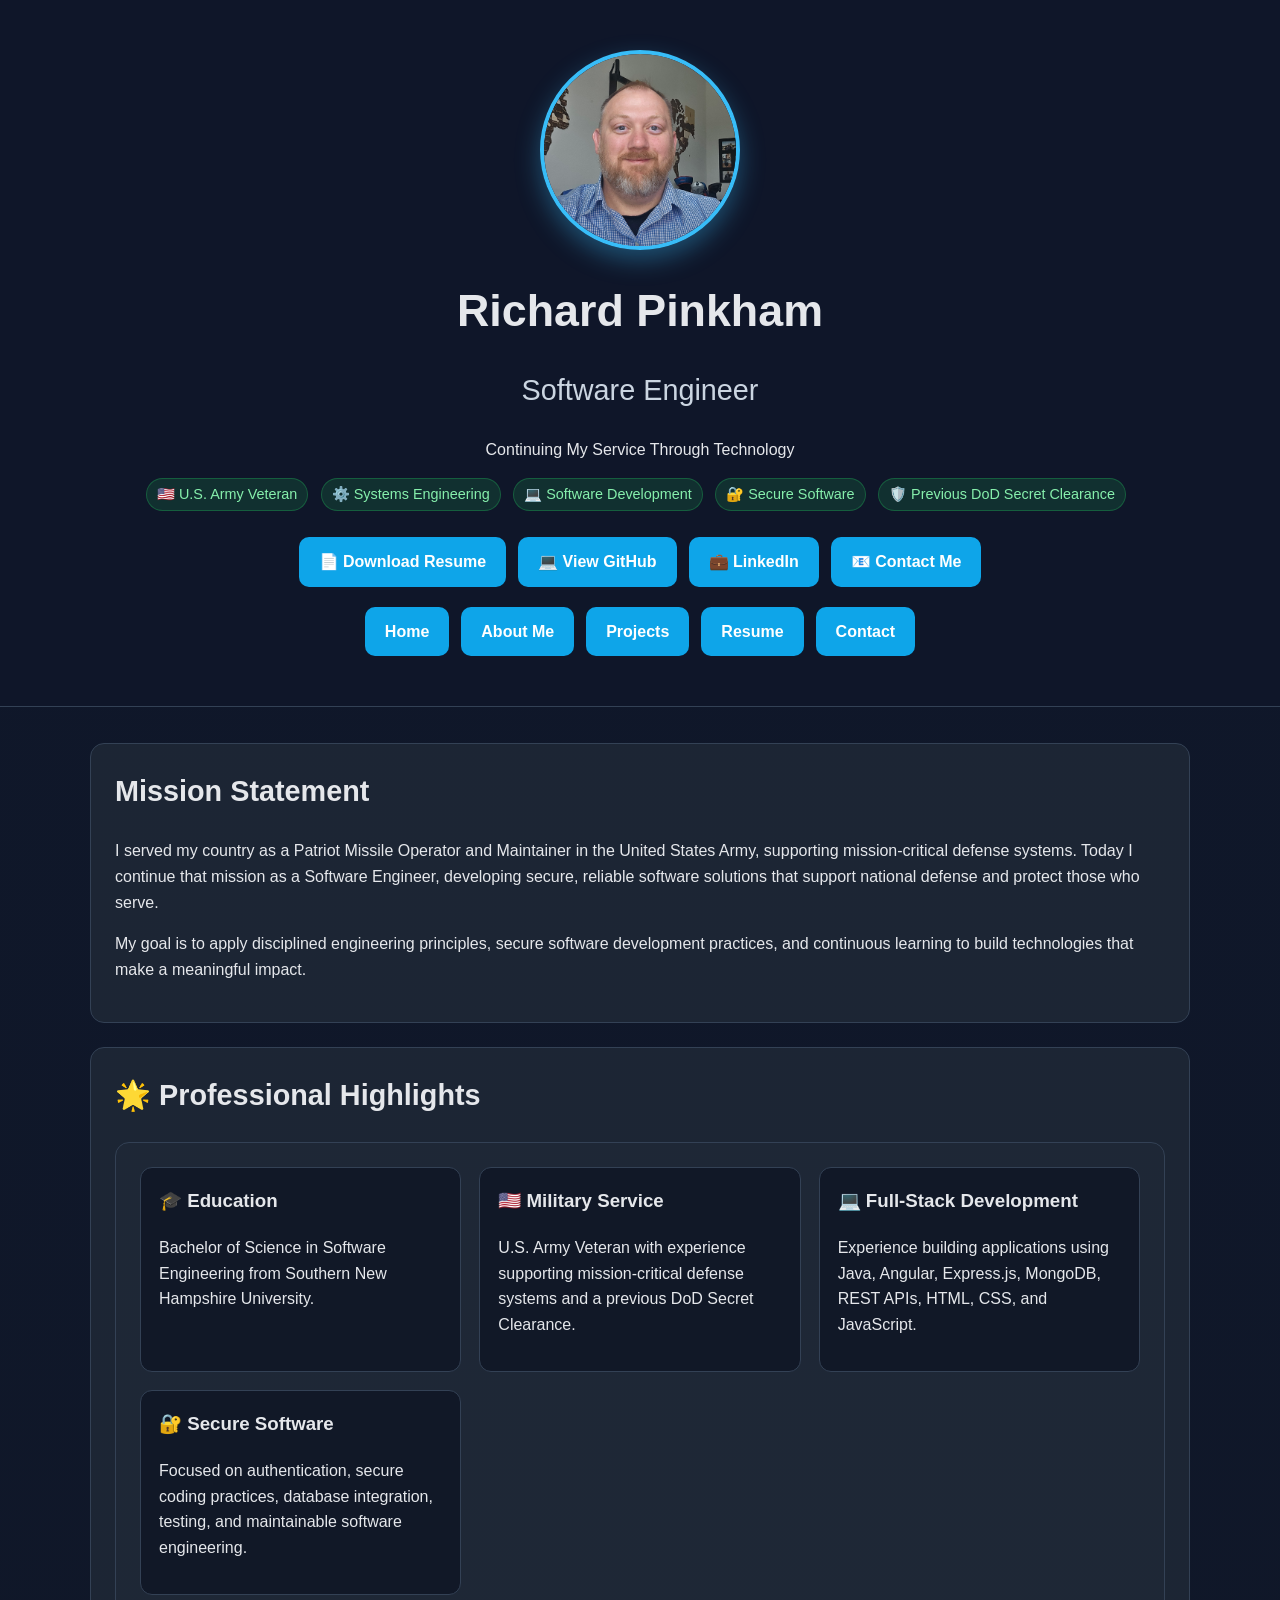
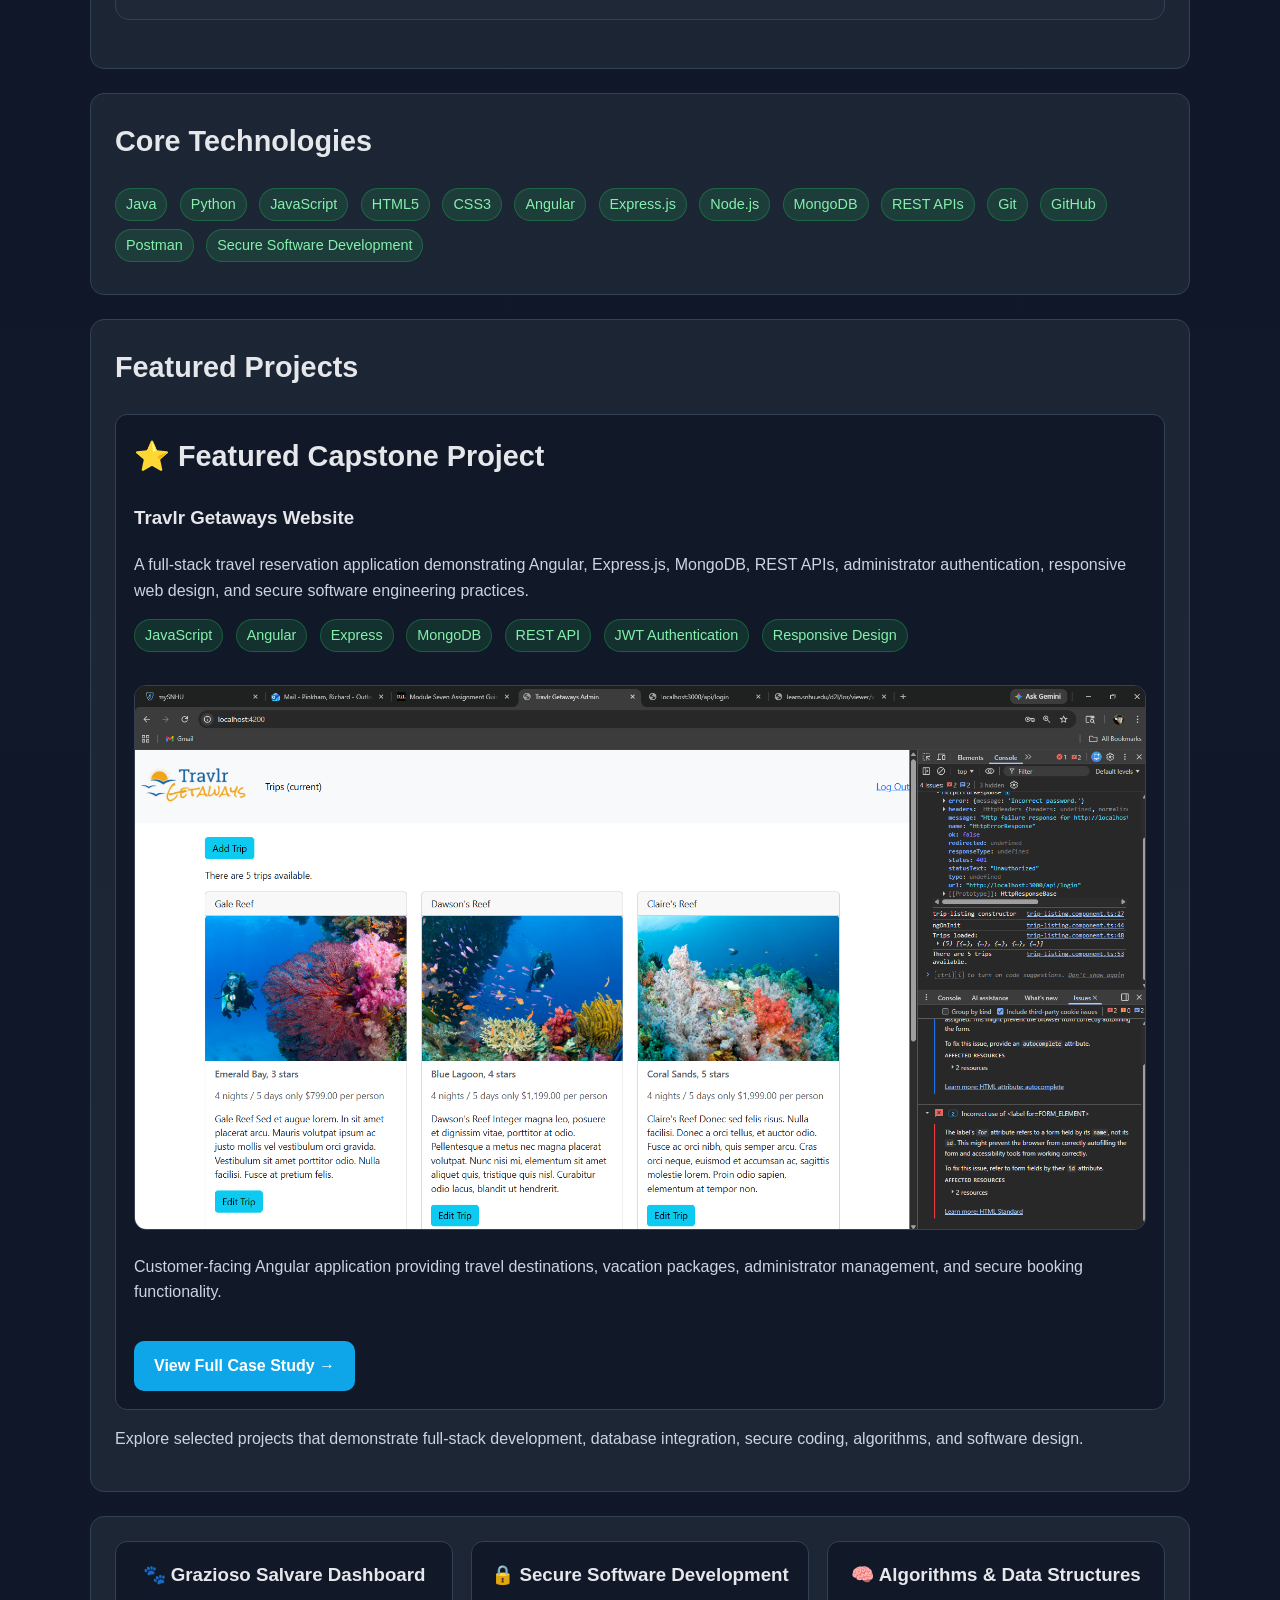
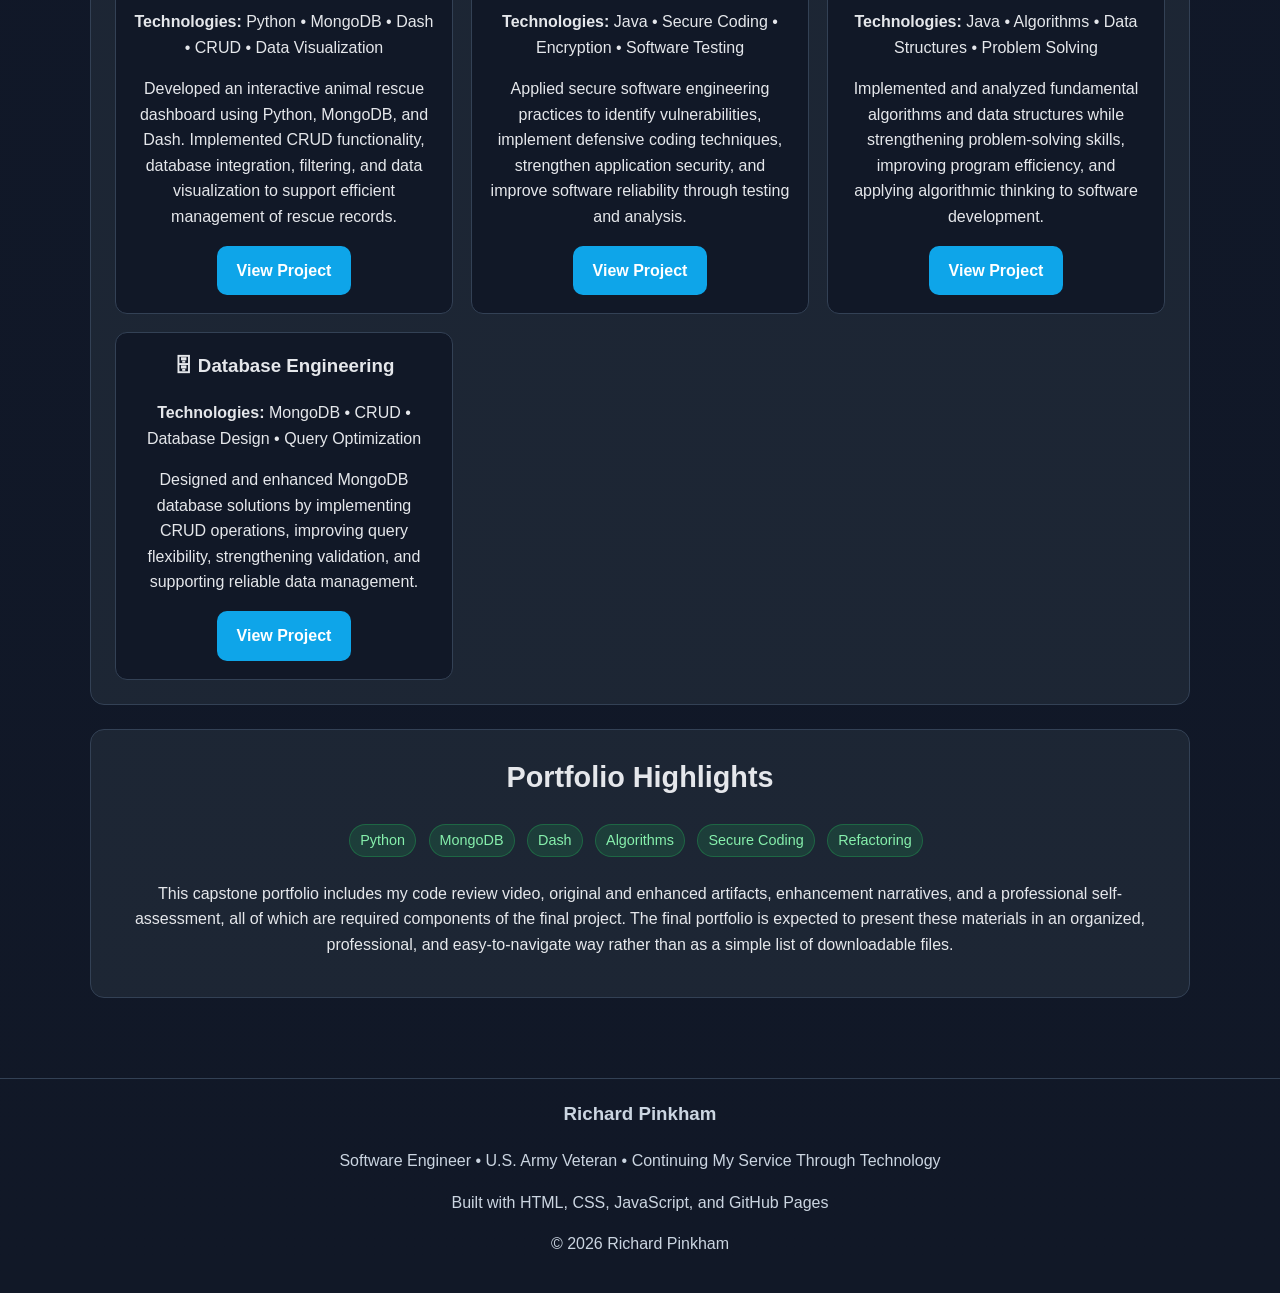
==== index.html @ 81f402d6 "Update index.html" ====
<!DOCTYPE html>
<html lang="en">
<head>
  <meta charset="UTF-8" />
  <meta name="viewport" content="width=device-width, initial-scale=1.0" />
  <title>Richard Pinkham | Software Engineer</title>
  <style>
    :root {
      --bg: #0f172a;
      --panel: #111827;
      --card: #1f2937;
      --text: #e5e7eb;
      --muted: #cbd5e1;
      --accent: #38bdf8;
      --accent2: #22c55e;
      --border: #334155;
    }
    * { box-sizing: border-box; }
    body {
      margin: 0;
      font-family: Arial, Helvetica, sans-serif;
      background: linear-gradient(180deg, #0f172a 0%, #111827 100%);
      color: var(--text);
      line-height: 1.6;
    }
    header {
      padding: 50px 20px;
      border-bottom: 1px solid var(--border);
      background: rgba(15, 23, 42, 0.95);
    }
    .wrap {
      max-width: 1100px;
      margin: 0 auto;
      text-align: center;
    }
    h1 {
      margin-top: 0;
      font-size: 2.8rem;
      font-weight: 700;
    }

    h2 {
      margin-top: 0;
      font-size: 1.8rem;
    }

    h3 {
      margin-top: 0;
    }
    nav {
      margin-top: 20px;
      display: flex;
      justify-content: center;
      align-items: center;
      gap: 12px;
      flex-wrap: wrap;
    }
    nav a, .button{
      color:white;
      text-decoration:none;
      background:#0ea5e9;
      padding:12px 20px;
      border-radius:10px;
      display:inline-block;
      transition:.25s ease;
      font-weight:600;
    }
    .hero-actions {
      margin: 18px 0;
      display: flex;
      justify-content: center;
      gap: 12px;
      flex-wrap: wrap;
    }
    .subtitle{
      color:#cbd5e1;
      font-weight:400;
      margin-top:-10px;
    }
    .profile-photo{
      width:200px;
      height:200px;
      object-fit:cover;
      border-radius:50%;
      border:4px solid #38bdf8;
      box-shadow:0 10px 25px rgba(56,189,248,.35);
      margin:0 auto 25px;
      display:block;
      transition:.3s ease;
    }

    .profile-photo:hover{
      transform:scale(1.03);
      box-shadow:0 15px 35px rgba(56,189,248,.5);
    }
    .hero{
      text-align:left;
    }
    nav a:hover, .button:hover{
      background:#0284c7;
      transform:translateY(-2px);
      box-shadow:0 6px 18px rgba(14,165,233,.35);
    }
    main { padding: 36px 20px 56px; }
    .hero, .grid, .callout {
      background: rgba(31, 41, 55, 0.85);
      border: 1px solid var(--border);
      border-radius: 14px;
      padding: 24px;
      margin-bottom: 24px;
    }
    .grid {
      display: grid;
      grid-template-columns: repeat(auto-fit, minmax(250px, 1fr));
      gap: 18px;
    }
    .card {
      background: #111827;
      border: 1px solid var(--border);
      border-radius: 12px;
      padding: 18px;
    }
    ul { padding-left: 20px; }
    footer {
      border-top: 1px solid var(--border);
      padding: 20px;
      color: var(--muted);
      text-align: center;
    }
    .tag {
      display: inline-block;
      background: rgba(34, 197, 94, 0.15);
      color: #86efac;
      border: 1px solid rgba(34, 197, 94, 0.3);
      padding: 4px 10px;
      border-radius: 999px;
      font-size: 0.9rem;
      margin-right: 8px;
      margin-bottom: 8px;
    }
    .muted { color: var(--muted); }
  </style>
</head>
<body>
  <header>
    <div class="wrap">
      <img src="images/Richard Pinkham.jpg"
         alt="Richard Pinkham"
         class="profile-photo">
      <h1>Richard Pinkham</h1>
      <h2 class="subtitle">Software Engineer</h2>
      <p>Continuing My Service Through Technology</p>

      <div class="hero-tags">
        <span class="tag">🇺🇸 U.S. Army Veteran</span>
        <span class="tag">⚙️ Systems Engineering</span>
        <span class="tag">💻 Software Development</span>
        <span class="tag">🔐 Secure Software</span>
        <span class="tag">🛡️ Previous DoD Secret Clearance</span>
      </div>
      
        <div class="hero-actions">
          <a class="button" href="Richard_Pinkham_Resume.pdf">📄 Download Resume</a>
          <a class="button" href="https://github.com/Pank365" target="_blank">💻 View GitHub</a>
          <a class="button" href="https://www.linkedin.com/in/richard-pinkham-11373a106/"> 💼 LinkedIn</a>
          <a class="button" href="mailto:richard.pinkham1234@gmail.com">📧 Contact Me</a>
      </div>
      
      <nav>
        <a href="index.html">Home</a>
        <a href="self-assessment.html">About Me</a>
        <a href="Projects.html">Projects</a>
        <a href="Resume.html">Resume</a>
        <a href="Contact.html">Contact</a>
      </nav>
    </div>
  </header>

  <main>
    <div class="wrap">
      <section class="hero">
        <h2>Mission Statement</h2>
        <p>
          I served my country as a Patriot Missile Operator and Maintainer in the United States Army,
          supporting mission-critical defense systems. Today I continue that mission as a Software Engineer,
          developing secure, reliable software solutions that support national defense and protect those who serve.
        </p>
        <p>
          My goal is to apply disciplined engineering principles, secure software development practices,
          and continuous learning to build technologies that make a meaningful impact.
        </p>
      </section>

      <section class="hero">
        <h2>🌟 Professional Highlights</h2>

        <div class="grid">

        <div class="card">
          <h3>🎓 Education</h3>
          <p>Bachelor of Science in Software Engineering from Southern New Hampshire University.</p>
        </div>

        <div class="card">
          <h3>🇺🇸 Military Service</h3>
          <p>U.S. Army Veteran with experience supporting mission-critical defense systems and a previous DoD Secret Clearance.</p>
        </div>

        <div class="card">
          <h3>💻 Full-Stack Development</h3>
          <p>Experience building applications using Java, Angular, Express.js, MongoDB, REST APIs, HTML, CSS, and JavaScript.</p>
        </div>

        <div class="card">
          <h3>🔐 Secure Software</h3>
          <p>Focused on authentication, secure coding practices, database integration, testing, and maintainable software engineering.</p>
        </div>

      </div>
    </section>

      <section class="hero">

          <h2>Core Technologies</h2>

          <div class="hero-tags">

              <span class="tag">Java</span>
              <span class="tag">Python</span>
              <span class="tag">JavaScript</span>
              <span class="tag">HTML5</span>
              <span class="tag">CSS3</span>
              <span class="tag">Angular</span>
              <span class="tag">Express.js</span>
              <span class="tag">Node.js</span>
              <span class="tag">MongoDB</span>
              <span class="tag">REST APIs</span>
              <span class="tag">Git</span>
              <span class="tag">GitHub</span>
              <span class="tag">Postman</span>
              <span class="tag">Secure Software Development</span>

          </div>

      </section>

      <section class="hero">
        <h2>Featured Projects</h2>

        <div class="card">

        <h2>⭐ Featured Capstone Project</h2>

        <h3>Travlr Getaways Website</h3>

        <p class="muted">
          A full-stack travel reservation application demonstrating Angular,
          Express.js, MongoDB, REST APIs, administrator authentication,
          responsive web design, and secure software engineering practices.
        </p>

        <div class="hero-tags">
          <span class="tag">JavaScript</span>
          <span class="tag">Angular</span>
          <span class="tag">Express</span>
          <span class="tag">MongoDB</span>
          <span class="tag">REST API</span>
          <span class="tag">JWT Authentication</span>
          <span class="tag">Responsive Design</span>
      </div>

      <img
        src="images/Screenshot 2026-04-14 220104.png"
        alt="Travlr Homepage"
        style="
        width:100%;
        margin-top:25px;
        border-radius:12px;
        border:1px solid #334155;
        ">

      <p class="muted">
        Customer-facing Angular application providing travel destinations,
        vacation packages, administrator management, and secure booking functionality.
      </p>

      <a class="button"
        href="travlr-project.html"
        style="margin-top:20px;">
        View Full Case Study →
      </a>

      </div>

        <p class="muted">
          Explore selected projects that demonstrate full-stack development,
          database integration, secure coding, algorithms, and software design.
        </p>
      
      </section>

      <section class="grid">
        
        
        <div class="card">
          <h3>🐾 Grazioso Salvare Dashboard</h3>
          <p><strong>Technologies:</strong> Python • MongoDB • Dash • CRUD • Data Visualization</p>
          
          <p>
            Developed an interactive animal rescue dashboard using Python, MongoDB, and Dash. Implemented 
            CRUD functionality, database integration, filtering, and data visualization to support efficient
            management of rescue records.
          </p>
          
          <a class="button" href="code-review.html">View Project</a>
          
        </div>
        <div class="card">
          <h3>🔒 Secure Software Development</h3>

          <p><strong>Technologies:</strong> Java • Secure Coding • Encryption • Software Testing </p>
          
          <p>
            Applied secure software engineering practices to identify vulnerabilities,
            implement defensive coding techniques, strengthen application security,
            and improve software reliability through testing and analysis.
          </p>
          
          <a class="button" href="software-design.html">View Project</a>
          
        </div>
        <div class="card">
          <h3>🧠 Algorithms & Data Structures</h3>

          <p><strong>Technologies:</strong> Java • Algorithms • Data Structures • Problem Solving</p>
          
          <p>
            Implemented and analyzed fundamental algorithms and data structures while
            strengthening problem-solving skills, improving program efficiency,
            and applying algorithmic thinking to software development.
          </p>
          
          <a class="button" href="algorithms.html">View Project</a>
          
        </div>
        <div class="card">
          <h3>🗄 Database Engineering</h3>

          <p><strong>Technologies:</strong> MongoDB • CRUD • Database Design • Query Optimization</p>
          
          <p>
            Designed and enhanced MongoDB database solutions by implementing CRUD operations,
            improving query flexibility, strengthening validation, and supporting reliable
            data management.
          </p>
          
          <a class="button" href="databases.html">View Project</a>
        </div>
      </section>

      <section class="callout">
        <h2>Portfolio Highlights</h2>
        <span class="tag">Python</span>
        <span class="tag">MongoDB</span>
        <span class="tag">Dash</span>
        <span class="tag">Algorithms</span>
        <span class="tag">Secure Coding</span>
        <span class="tag">Refactoring</span>
        <p>This capstone portfolio includes my code review video, original and enhanced artifacts, enhancement narratives, 
          and a professional self-assessment, all of which are required components of the final project. The final portfolio 
          is expected to present these materials in an organized, professional, and easy-to-navigate way rather than as a simple list of downloadable files.</p>
      </section>
    </div>
  </main>

  <footer>

    <h3>Richard Pinkham</h3>

    <p>
        Software Engineer • U.S. Army Veteran • Continuing My Service Through Technology
    </p>

    <p>
        Built with HTML, CSS, JavaScript, and GitHub Pages
    </p>

    <p>
        © 2026 Richard Pinkham
    </p>

</footer>
</body>
</html>
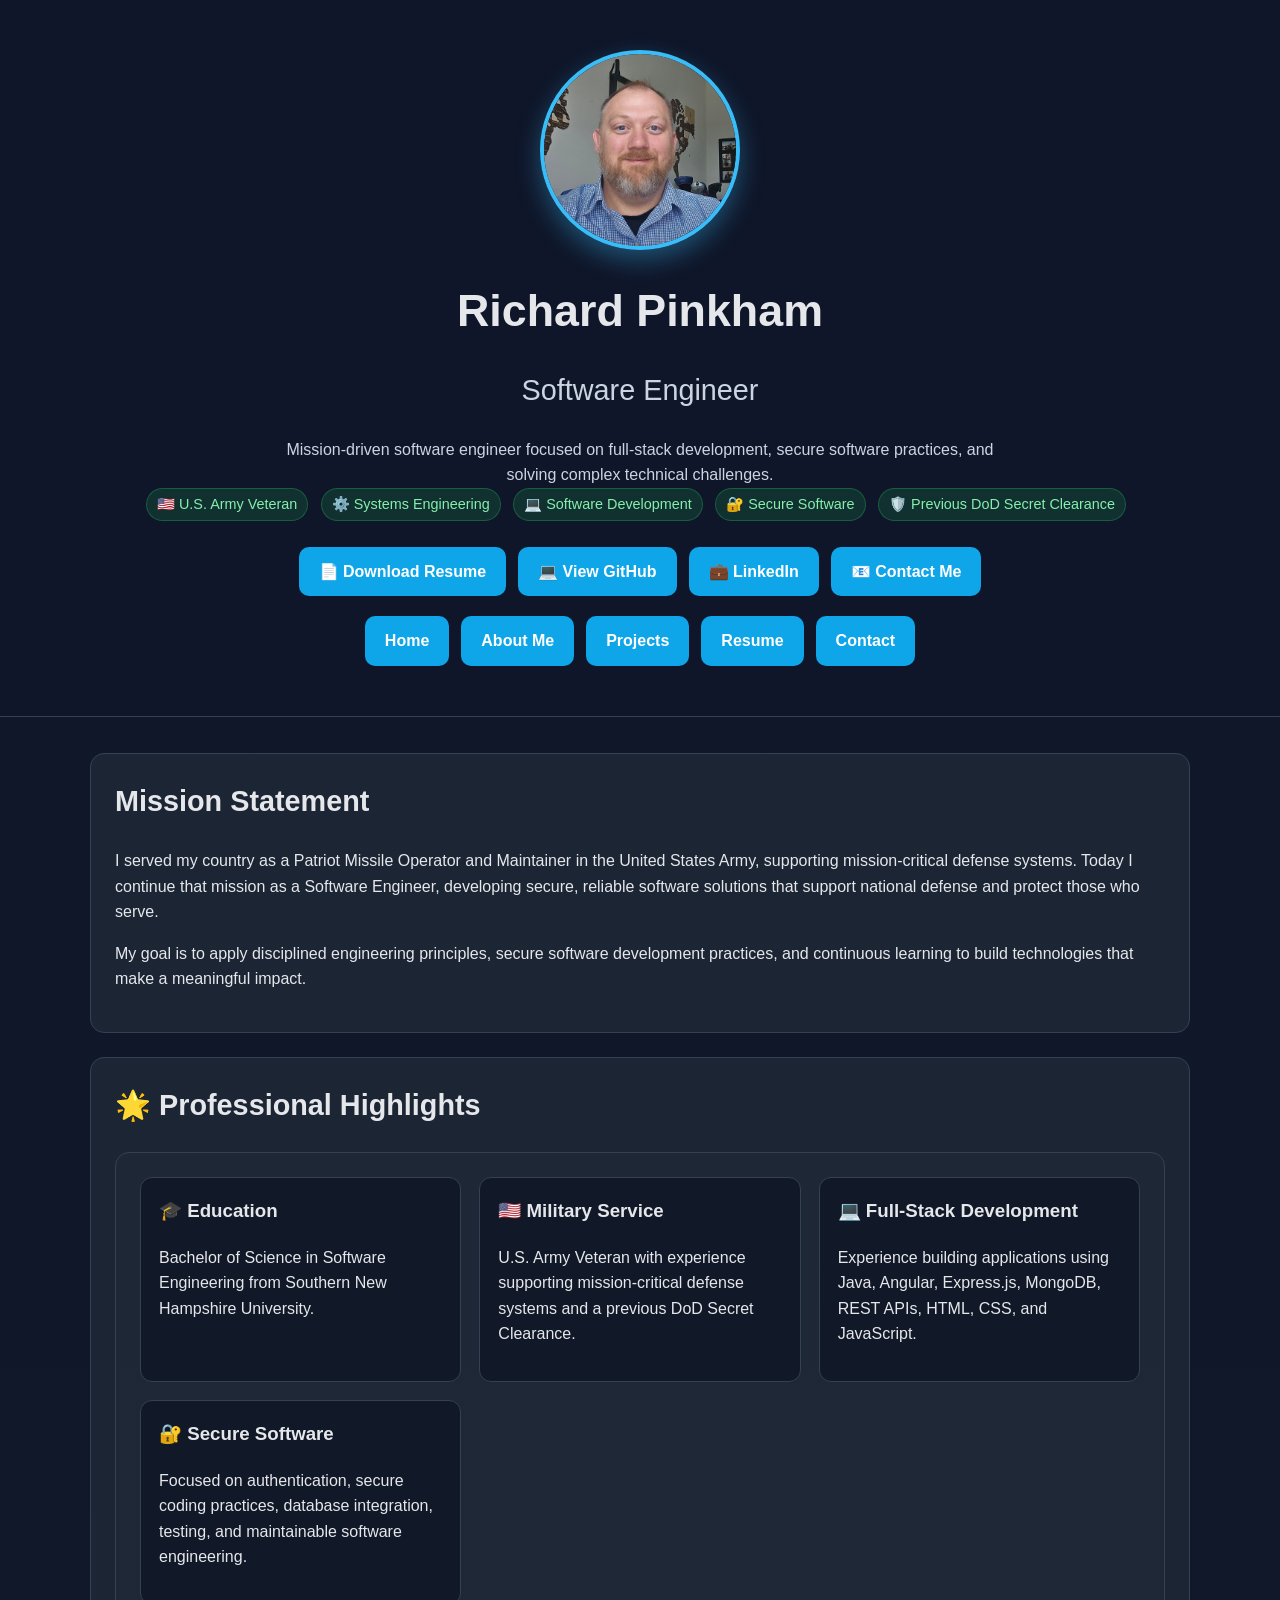
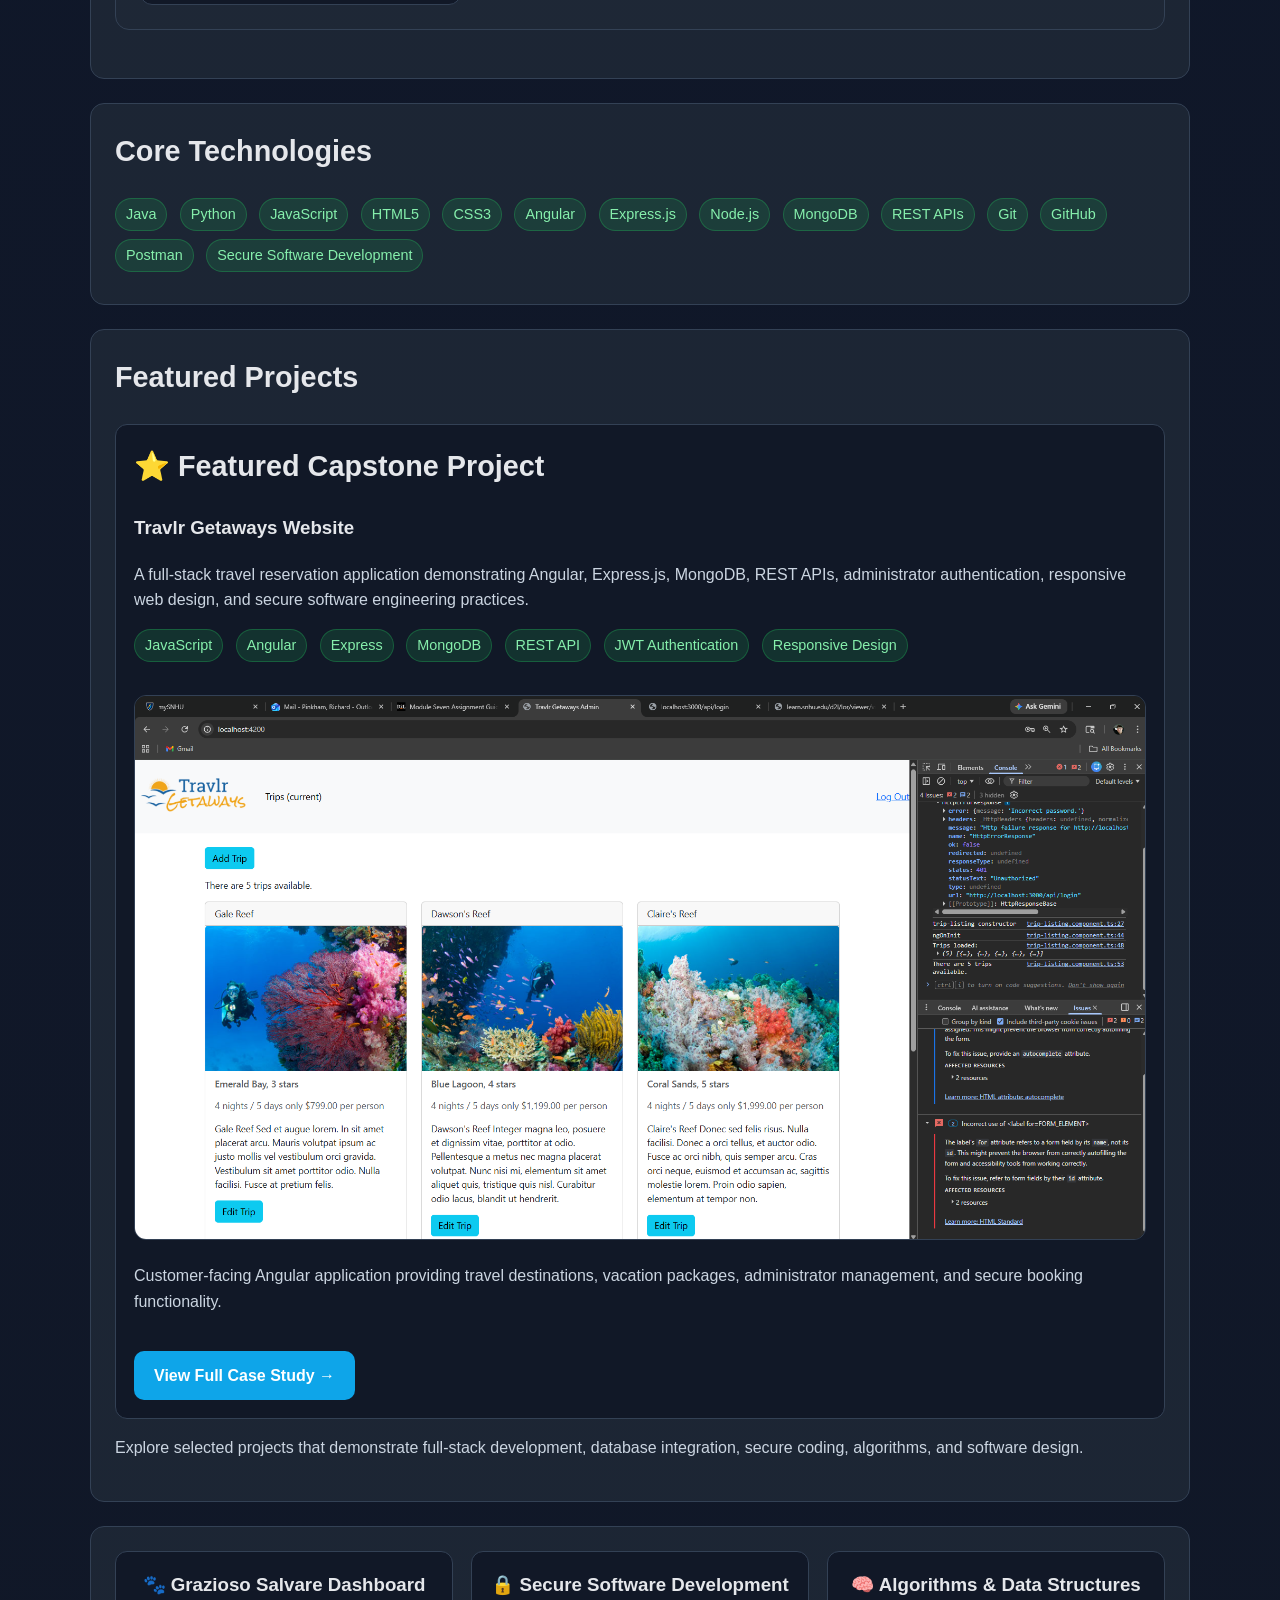
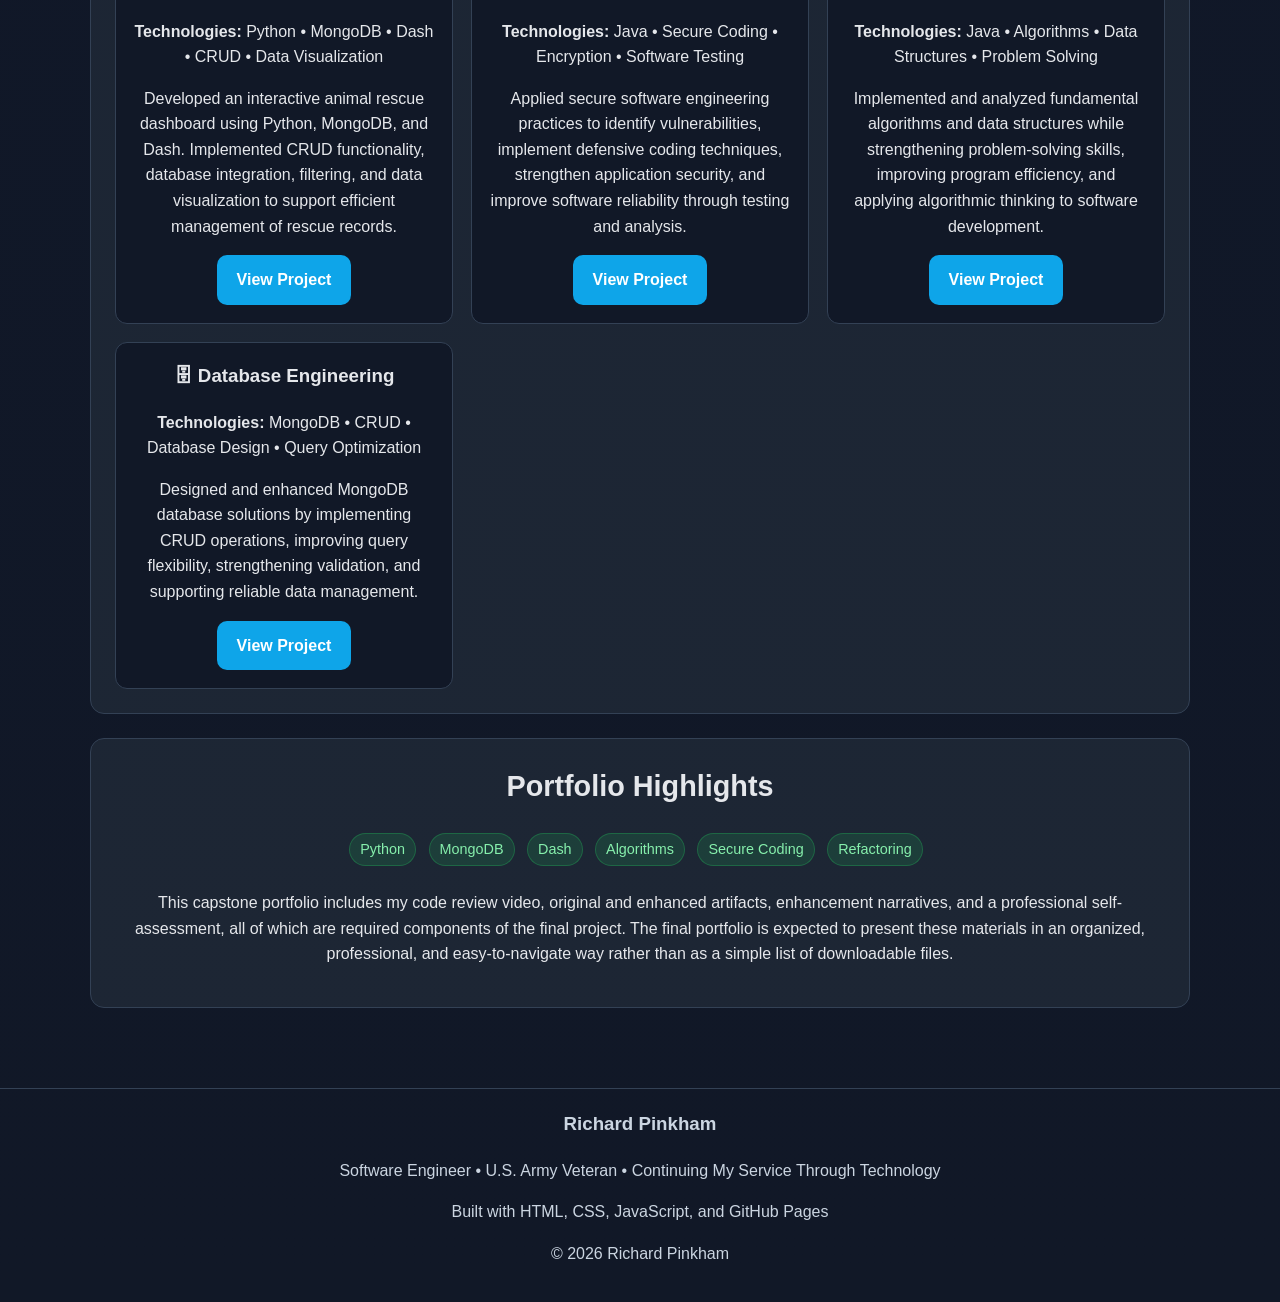
==== commit 2e5a10dd: "Update index.html" ====
--- a/index.html
+++ b/index.html
@@ -28,6 +28,17 @@
       border-bottom: 1px solid var(--border);
       background: rgba(15, 23, 42, 0.95);
     }
+    .hero-line {
+      font-size: 1.1rem;
+      font-weight: 700;
+      margin-top: 14px;
+    }
+
+    .hero-subline {
+      max-width: 720px;
+      margin: 10px auto 0;
+      color: var(--muted);
+    }
     .wrap {
       max-width: 1100px;
       margin: 0 auto;
@@ -149,7 +160,10 @@
          class="profile-photo">
       <h1>Richard Pinkham</h1>
       <h2 class="subtitle">Software Engineer</h2>
-      <p>Continuing My Service Through Technology</p>
+      <p class="hero-subline">
+        Mission-driven software engineer focused on full-stack development,
+        secure software practices, and solving complex technical challenges.
+      </p>
 
       <div class="hero-tags">
         <span class="tag">🇺🇸 U.S. Army Veteran</span>
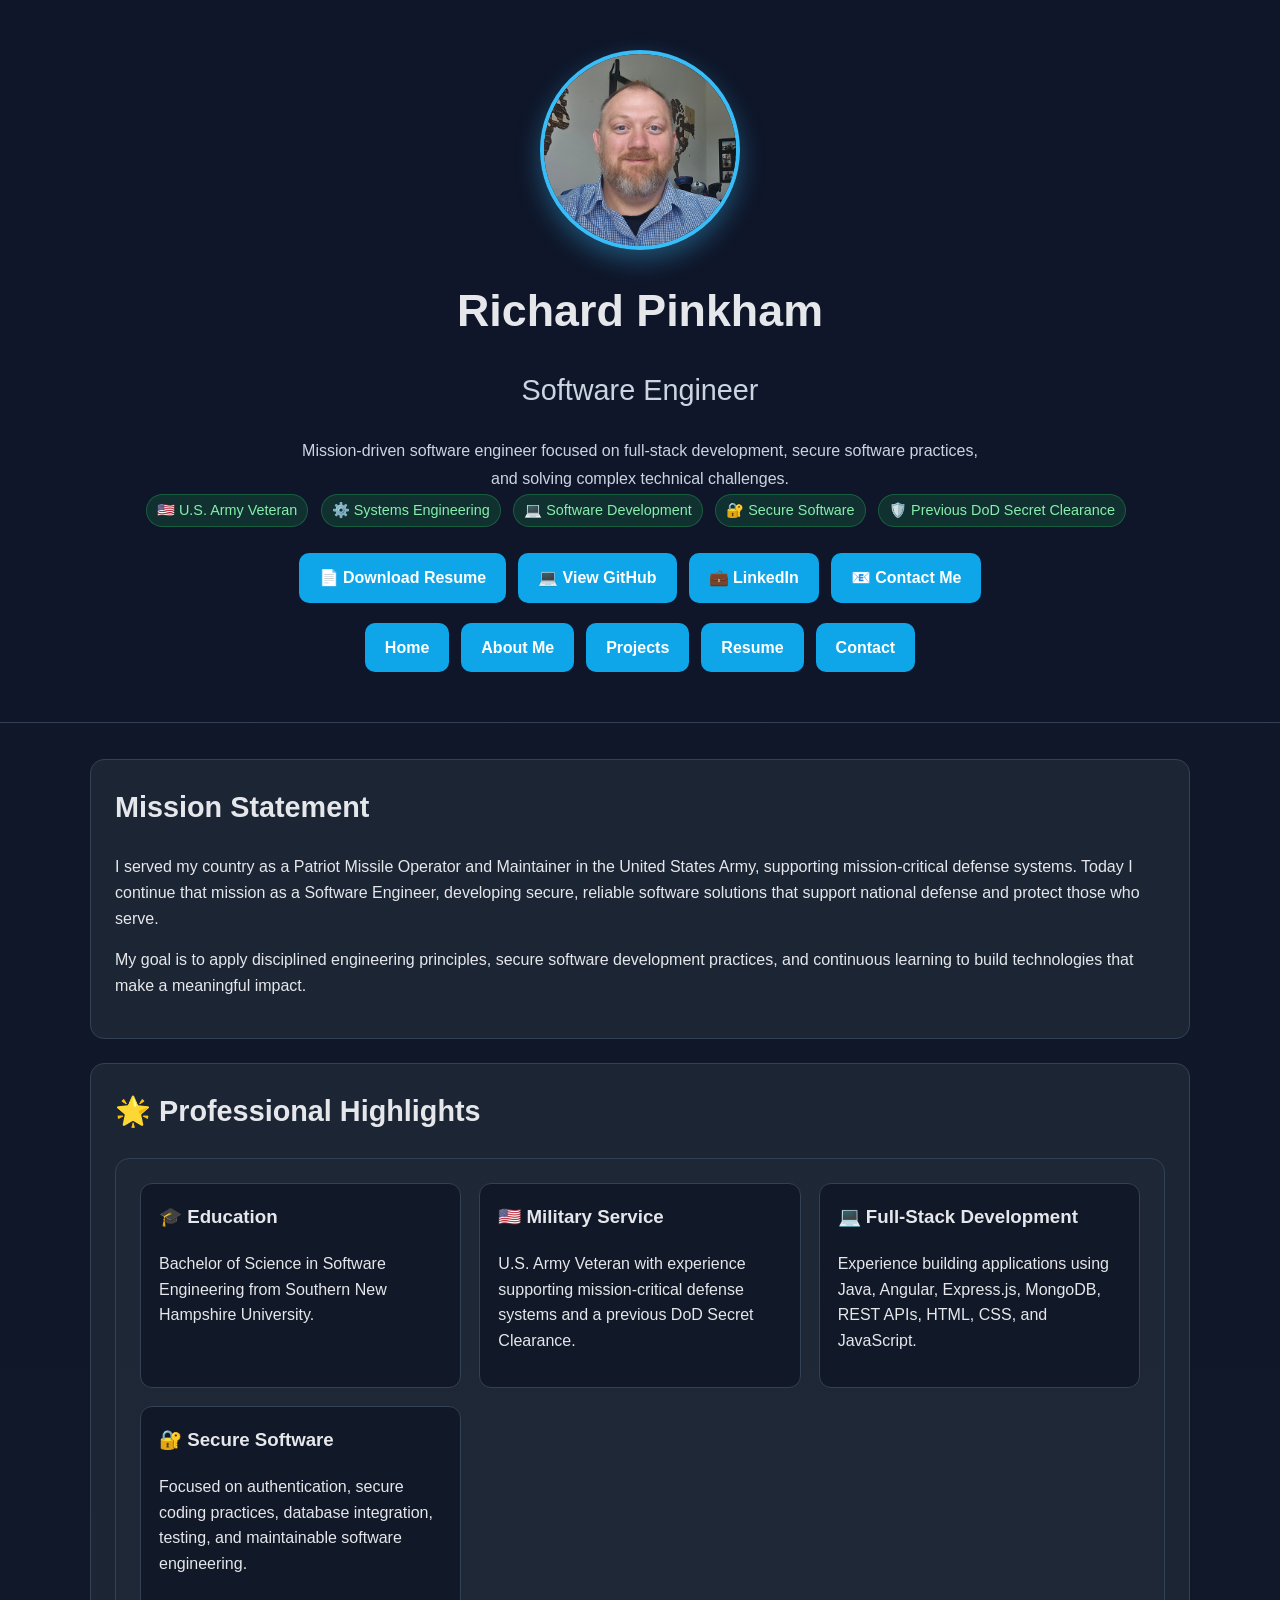
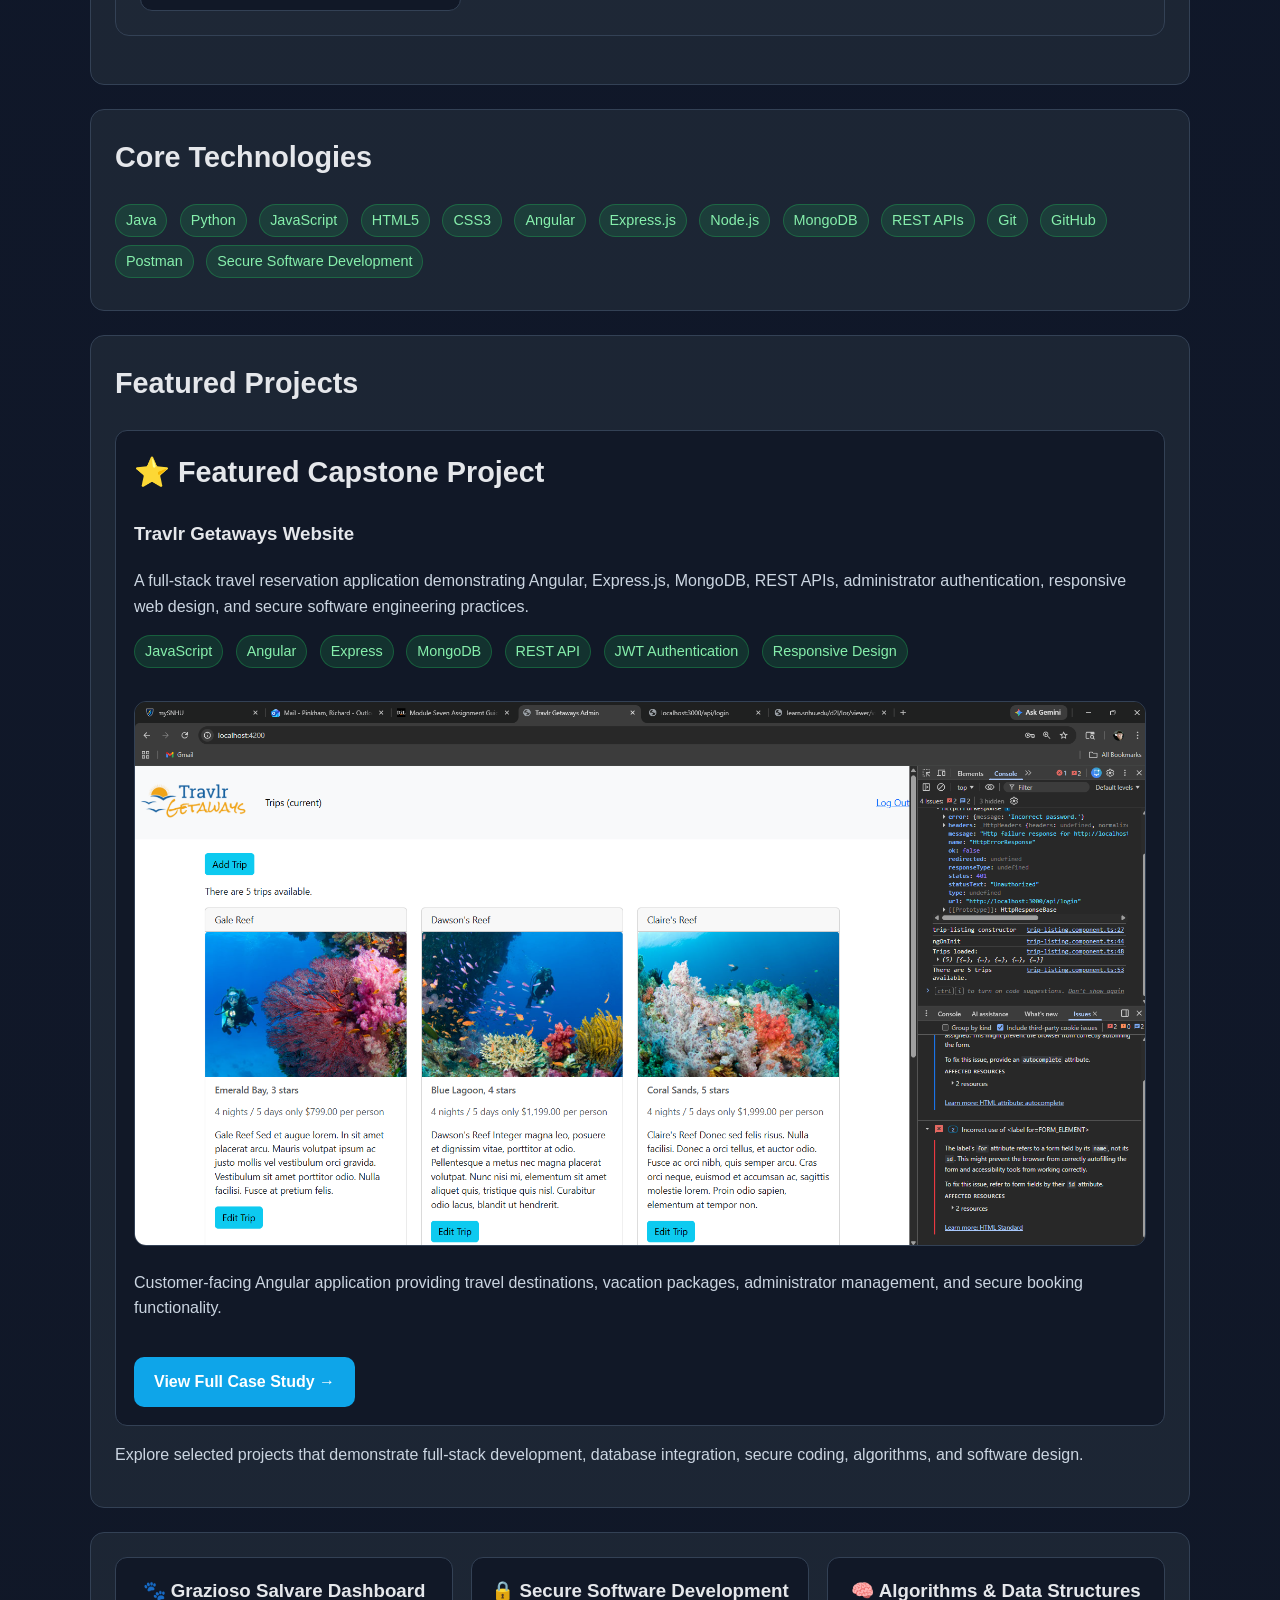
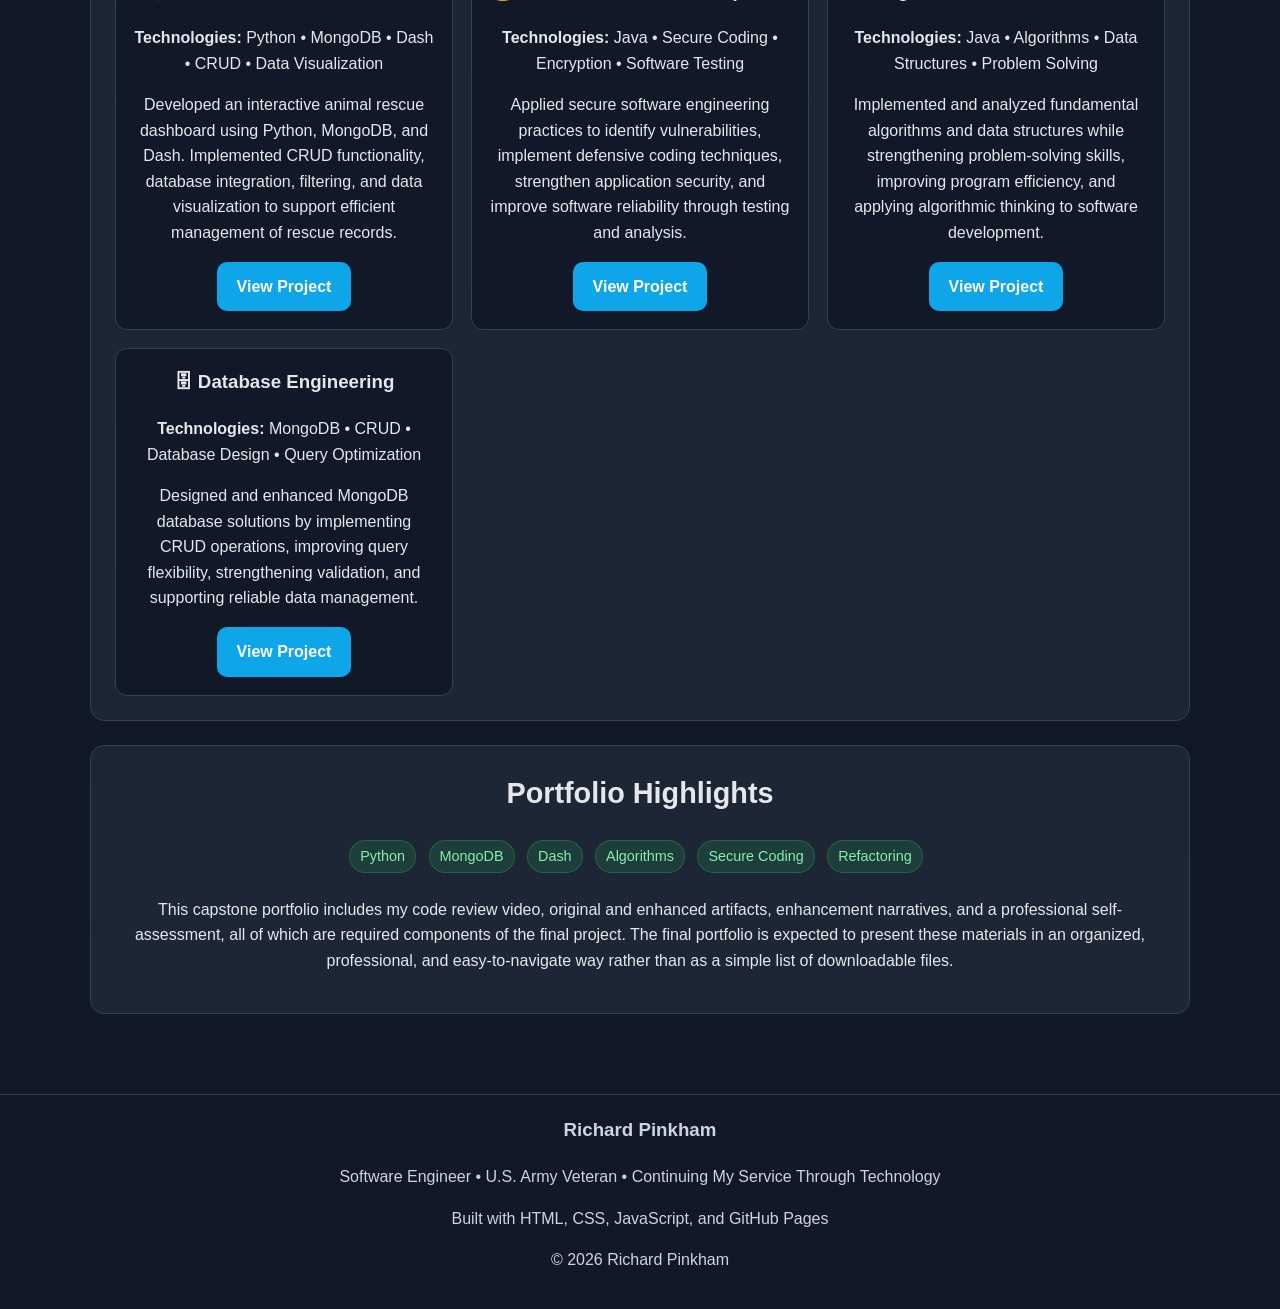
==== commit 21f685dc: "Update index.html" ====
--- a/index.html
+++ b/index.html
@@ -29,15 +29,18 @@
       background: rgba(15, 23, 42, 0.95);
     }
     .hero-line {
-      font-size: 1.1rem;
+      font-size: 1.35rem;
       font-weight: 700;
-      margin-top: 14px;
+      color:#ffffff;
+      margin-top: 15px;
     }
 
     .hero-subline {
-      max-width: 720px;
-      margin: 10px auto 0;
-      color: var(--muted);
+      max-width: 700px;
+      margin: 12px auto 0;
+      font-size:1rem;
+      line-height:1.8;
+      color:#cbd5e1;
     }
     .wrap {
       max-width: 1100px;
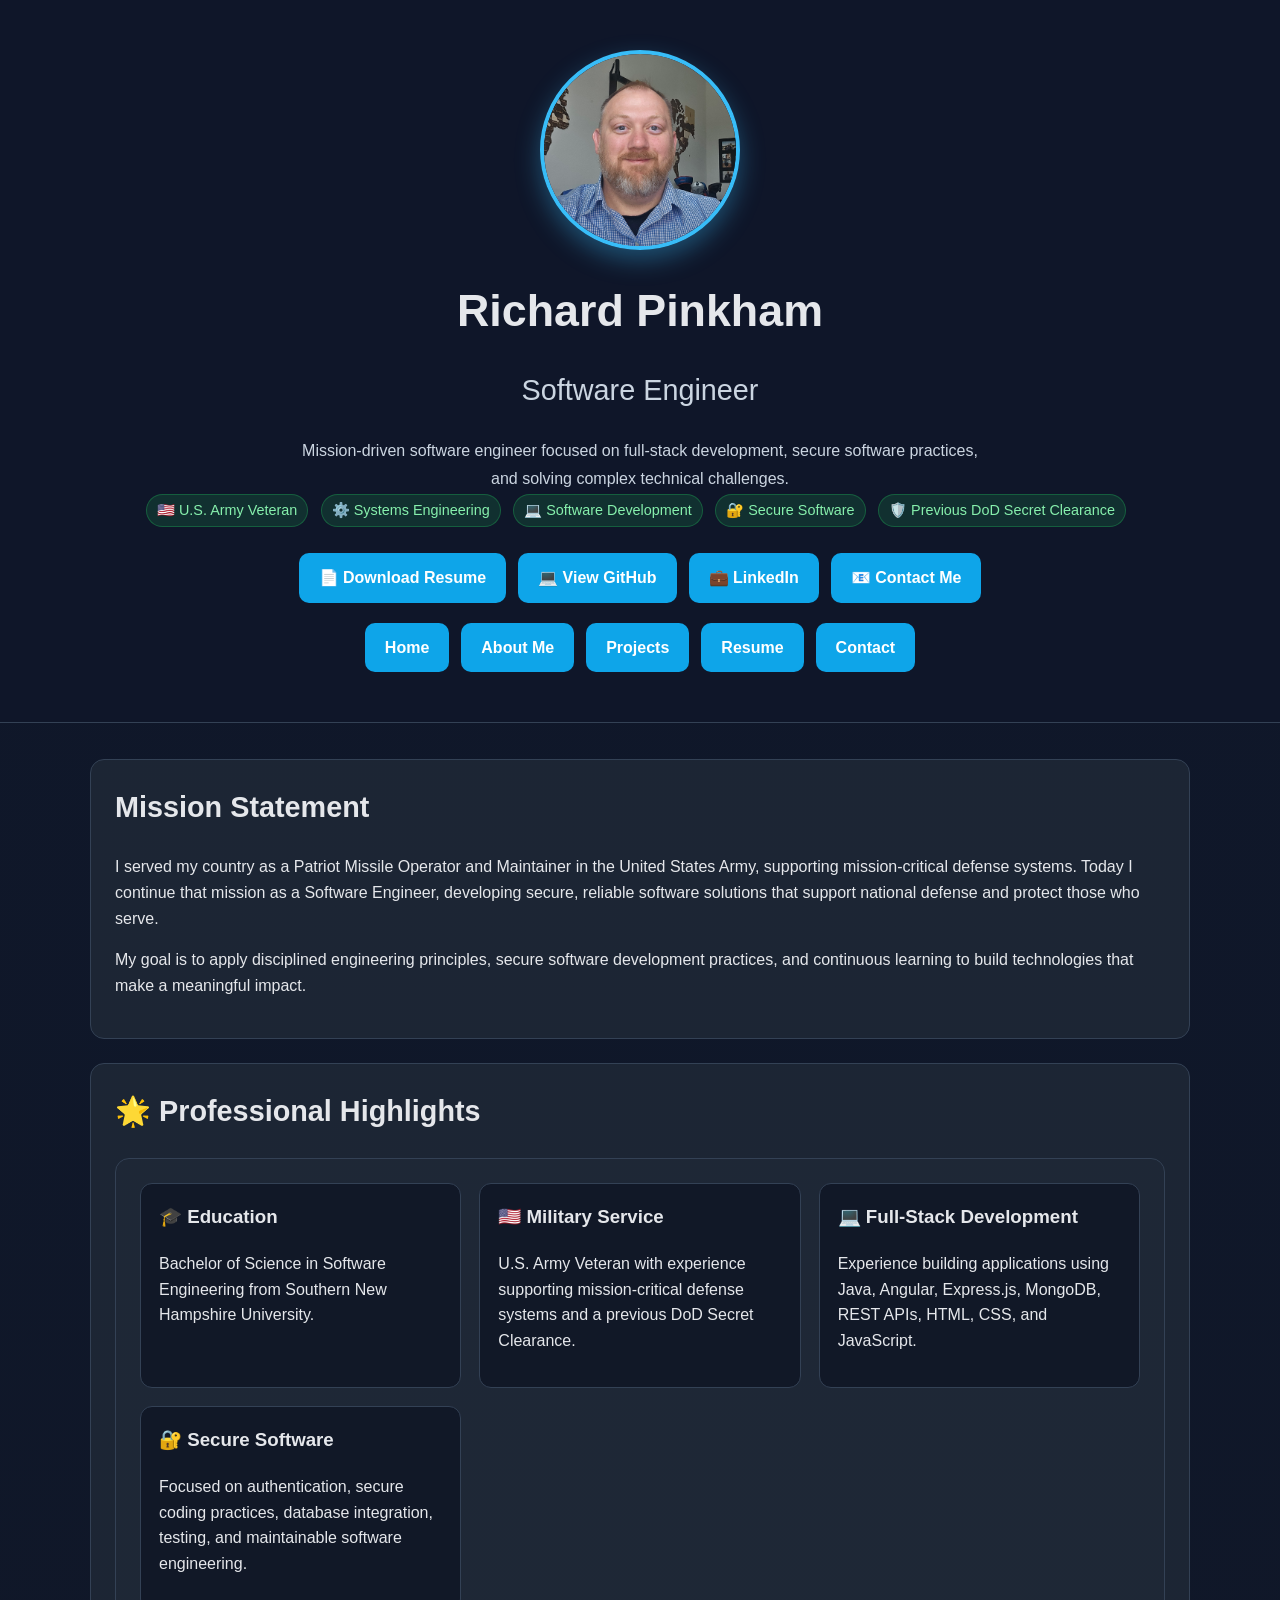
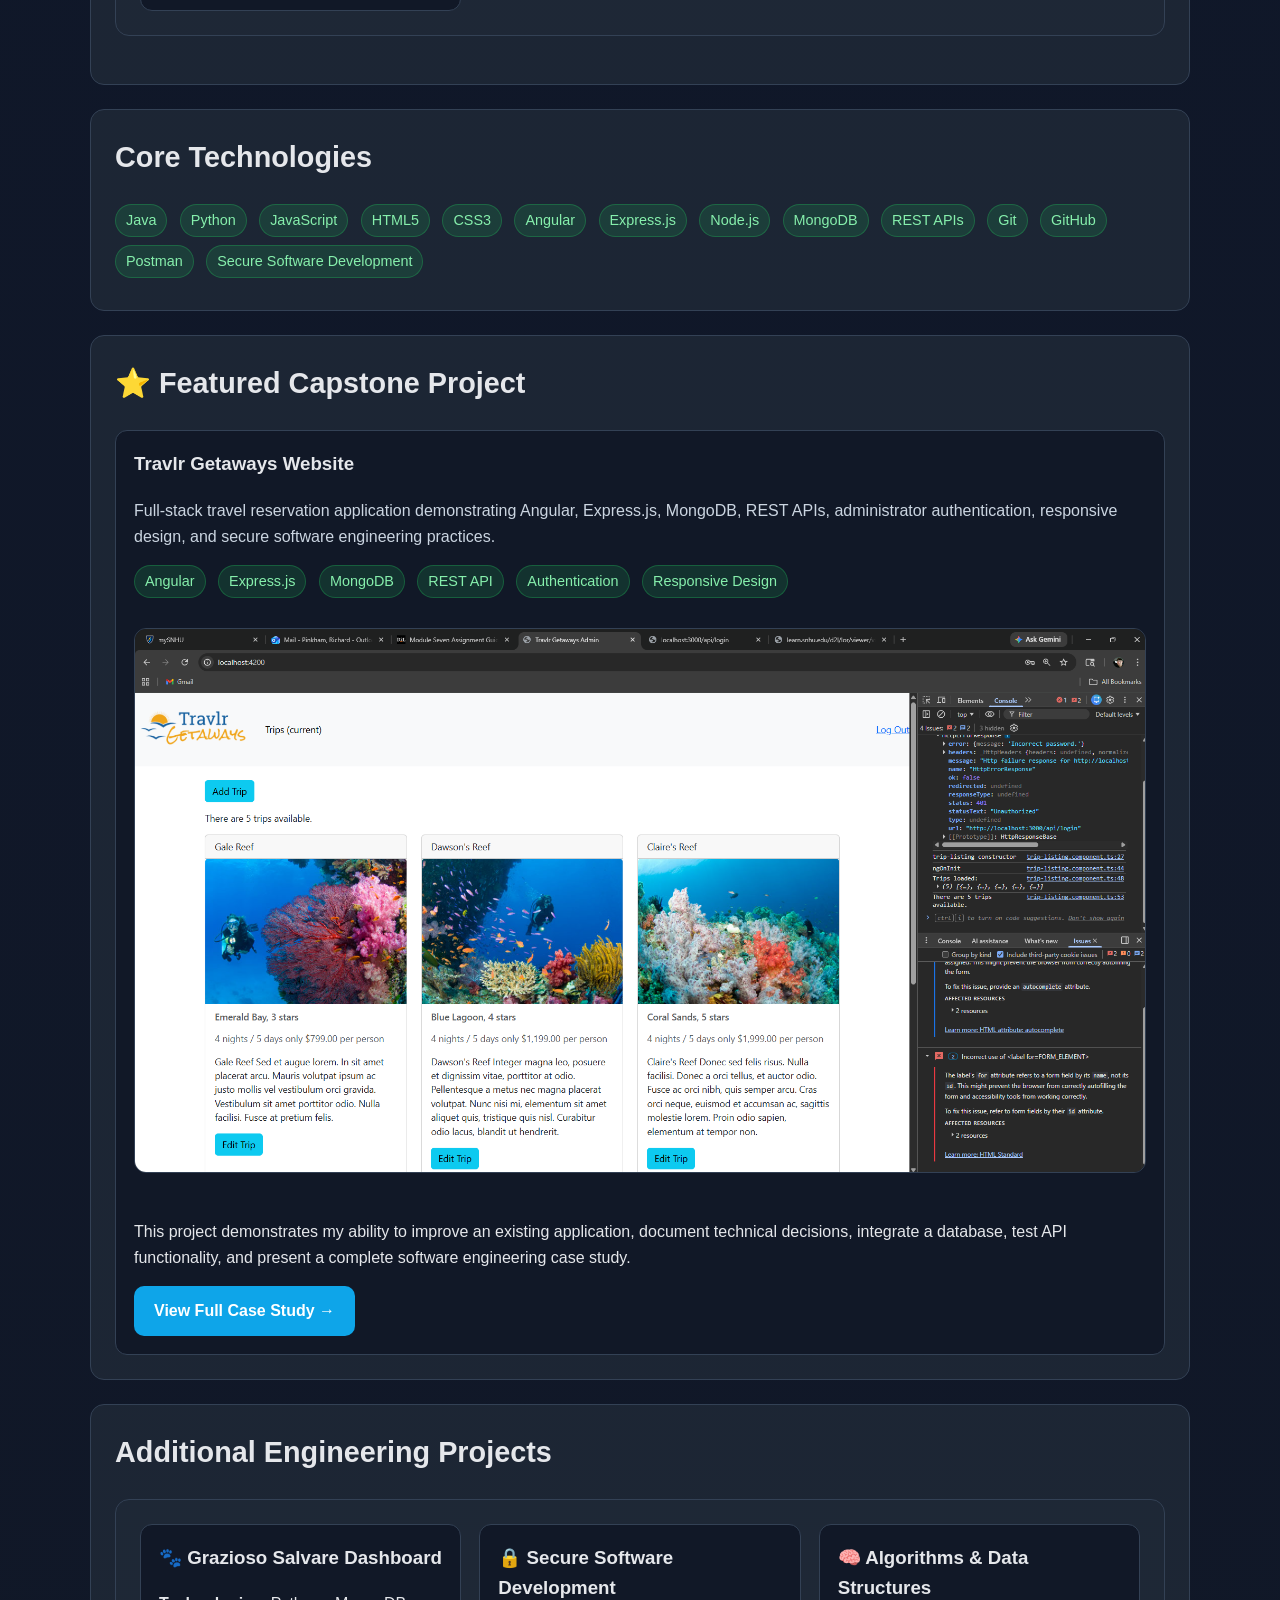
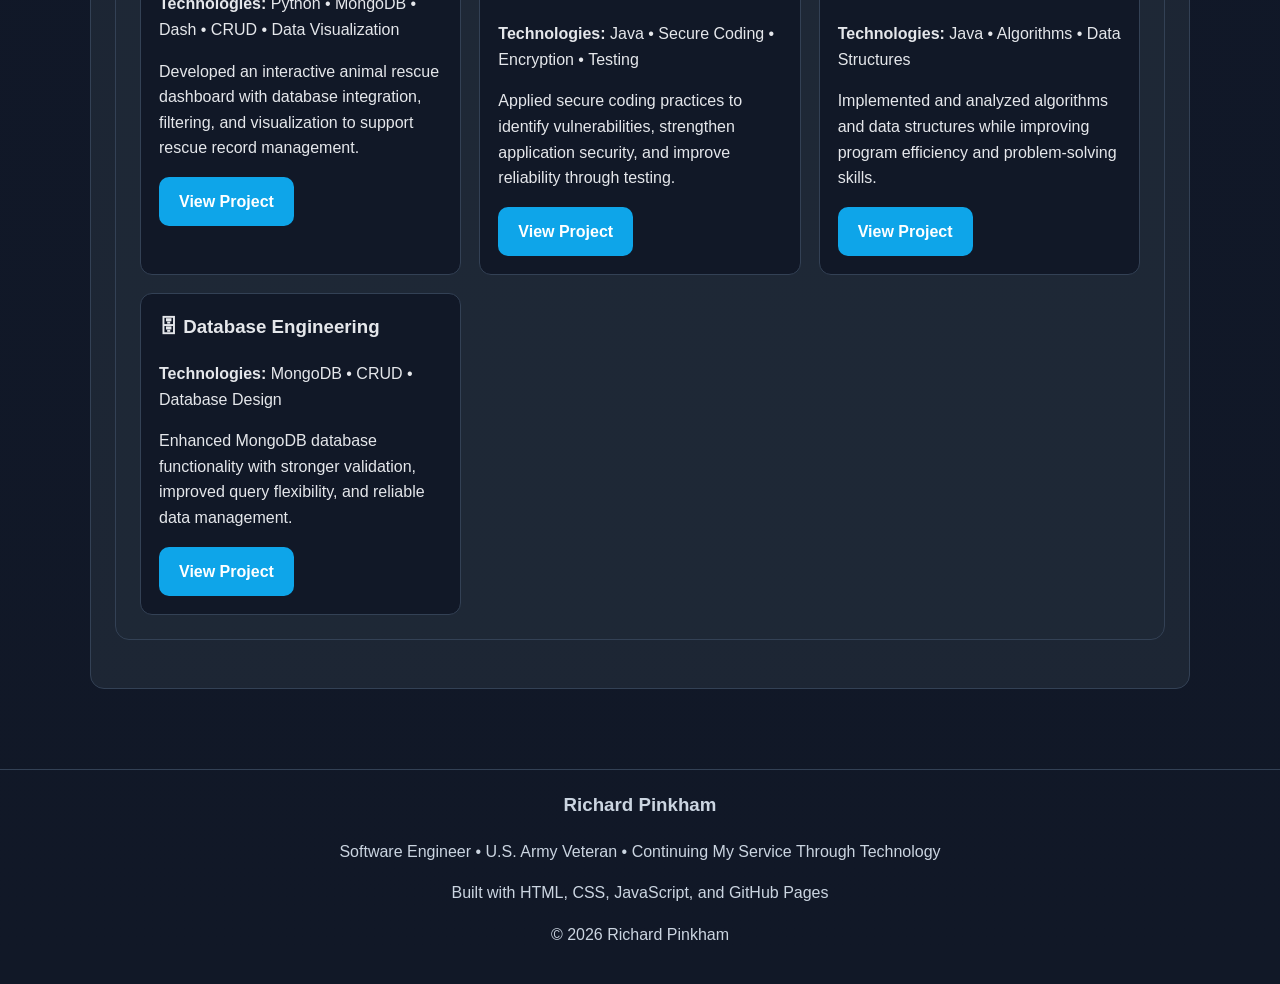
==== commit ae230a79: "Update index.html" ====
--- a/index.html
+++ b/index.html
@@ -261,132 +261,88 @@
 
       </section>
 
-      <section class="hero">
-        <h2>Featured Projects</h2>
-
-        <div class="card">
-
-        <h2>⭐ Featured Capstone Project</h2>
-
-        <h3>Travlr Getaways Website</h3>
-
-        <p class="muted">
-          A full-stack travel reservation application demonstrating Angular,
-          Express.js, MongoDB, REST APIs, administrator authentication,
-          responsive web design, and secure software engineering practices.
-        </p>
-
-        <div class="hero-tags">
-          <span class="tag">JavaScript</span>
-          <span class="tag">Angular</span>
-          <span class="tag">Express</span>
-          <span class="tag">MongoDB</span>
-          <span class="tag">REST API</span>
-          <span class="tag">JWT Authentication</span>
-          <span class="tag">Responsive Design</span>
-      </div>
-
-      <img
-        src="images/Screenshot 2026-04-14 220104.png"
-        alt="Travlr Homepage"
-        style="
-        width:100%;
-        margin-top:25px;
-        border-radius:12px;
-        border:1px solid #334155;
-        ">
-
-      <p class="muted">
-        Customer-facing Angular application providing travel destinations,
-        vacation packages, administrator management, and secure booking functionality.
-      </p>
-
-      <a class="button"
-        href="travlr-project.html"
-        style="margin-top:20px;">
-        View Full Case Study →
-      </a>
-
-      </div>
-
-        <p class="muted">
-          Explore selected projects that demonstrate full-stack development,
-          database integration, secure coding, algorithms, and software design.
-        </p>
-      
-      </section>
-
-      <section class="grid">
-        
-        
-        <div class="card">
-          <h3>🐾 Grazioso Salvare Dashboard</h3>
-          <p><strong>Technologies:</strong> Python • MongoDB • Dash • CRUD • Data Visualization</p>
-          
-          <p>
-            Developed an interactive animal rescue dashboard using Python, MongoDB, and Dash. Implemented 
-            CRUD functionality, database integration, filtering, and data visualization to support efficient
-            management of rescue records.
-          </p>
-          
-          <a class="button" href="code-review.html">View Project</a>
-          
-        </div>
-        <div class="card">
-          <h3>🔒 Secure Software Development</h3>
-
-          <p><strong>Technologies:</strong> Java • Secure Coding • Encryption • Software Testing </p>
-          
-          <p>
-            Applied secure software engineering practices to identify vulnerabilities,
-            implement defensive coding techniques, strengthen application security,
-            and improve software reliability through testing and analysis.
-          </p>
-          
-          <a class="button" href="software-design.html">View Project</a>
-          
-        </div>
-        <div class="card">
-          <h3>🧠 Algorithms & Data Structures</h3>
-
-          <p><strong>Technologies:</strong> Java • Algorithms • Data Structures • Problem Solving</p>
-          
-          <p>
-            Implemented and analyzed fundamental algorithms and data structures while
-            strengthening problem-solving skills, improving program efficiency,
-            and applying algorithmic thinking to software development.
-          </p>
-          
-          <a class="button" href="algorithms.html">View Project</a>
-          
-        </div>
-        <div class="card">
-          <h3>🗄 Database Engineering</h3>
-
-          <p><strong>Technologies:</strong> MongoDB • CRUD • Database Design • Query Optimization</p>
-          
-          <p>
-            Designed and enhanced MongoDB database solutions by implementing CRUD operations,
-            improving query flexibility, strengthening validation, and supporting reliable
-            data management.
-          </p>
-          
-          <a class="button" href="databases.html">View Project</a>
-        </div>
-      </section>
-
-      <section class="callout">
-        <h2>Portfolio Highlights</h2>
-        <span class="tag">Python</span>
-        <span class="tag">MongoDB</span>
-        <span class="tag">Dash</span>
-        <span class="tag">Algorithms</span>
-        <span class="tag">Secure Coding</span>
-        <span class="tag">Refactoring</span>
-        <p>This capstone portfolio includes my code review video, original and enhanced artifacts, enhancement narratives, 
-          and a professional self-assessment, all of which are required components of the final project. The final portfolio 
-          is expected to present these materials in an organized, professional, and easy-to-navigate way rather than as a simple list of downloadable files.</p>
-      </section>
+     <section class="hero">
+  <h2>⭐ Featured Capstone Project</h2>
+
+  <div class="card">
+    <h3>Travlr Getaways Website</h3>
+
+    <p class="muted">
+      Full-stack travel reservation application demonstrating Angular,
+      Express.js, MongoDB, REST APIs, administrator authentication,
+      responsive design, and secure software engineering practices.
+    </p>
+
+    <div class="hero-tags">
+      <span class="tag">Angular</span>
+      <span class="tag">Express.js</span>
+      <span class="tag">MongoDB</span>
+      <span class="tag">REST API</span>
+      <span class="tag">Authentication</span>
+      <span class="tag">Responsive Design</span>
+    </div>
+
+    <img
+      src="images/Screenshot 2026-04-14 220104.png"
+      alt="Travlr Getaways project screenshot"
+      style="width:100%; border-radius:12px; margin:22px 0; border:1px solid #334155;"
+    >
+
+    <p>
+      This project demonstrates my ability to improve an existing application,
+      document technical decisions, integrate a database, test API functionality,
+      and present a complete software engineering case study.
+    </p>
+
+    <a class="button" href="travlr-project.html">View Full Case Study →</a>
+  </div>
+</section>
+
+<section class="hero">
+  <h2>Additional Engineering Projects</h2>
+
+  <section class="grid">
+    <div class="card">
+      <h3>🐾 Grazioso Salvare Dashboard</h3>
+      <p><strong>Technologies:</strong> Python • MongoDB • Dash • CRUD • Data Visualization</p>
+      <p>
+        Developed an interactive animal rescue dashboard with database integration,
+        filtering, and visualization to support rescue record management.
+      </p>
+      <a class="button" href="code-review.html">View Project</a>
+    </div>
+
+    <div class="card">
+      <h3>🔒 Secure Software Development</h3>
+      <p><strong>Technologies:</strong> Java • Secure Coding • Encryption • Testing</p>
+      <p>
+        Applied secure coding practices to identify vulnerabilities, strengthen
+        application security, and improve reliability through testing.
+      </p>
+      <a class="button" href="software-design.html">View Project</a>
+    </div>
+
+    <div class="card">
+      <h3>🧠 Algorithms & Data Structures</h3>
+      <p><strong>Technologies:</strong> Java • Algorithms • Data Structures</p>
+      <p>
+        Implemented and analyzed algorithms and data structures while improving
+        program efficiency and problem-solving skills.
+      </p>
+      <a class="button" href="algorithms.html">View Project</a>
+    </div>
+
+    <div class="card">
+      <h3>🗄 Database Engineering</h3>
+      <p><strong>Technologies:</strong> MongoDB • CRUD • Database Design</p>
+      <p>
+        Enhanced MongoDB database functionality with stronger validation,
+        improved query flexibility, and reliable data management.
+      </p>
+      <a class="button" href="databases.html">View Project</a>
+    </div>
+  </section>
+</section>
     </div>
   </main>
 
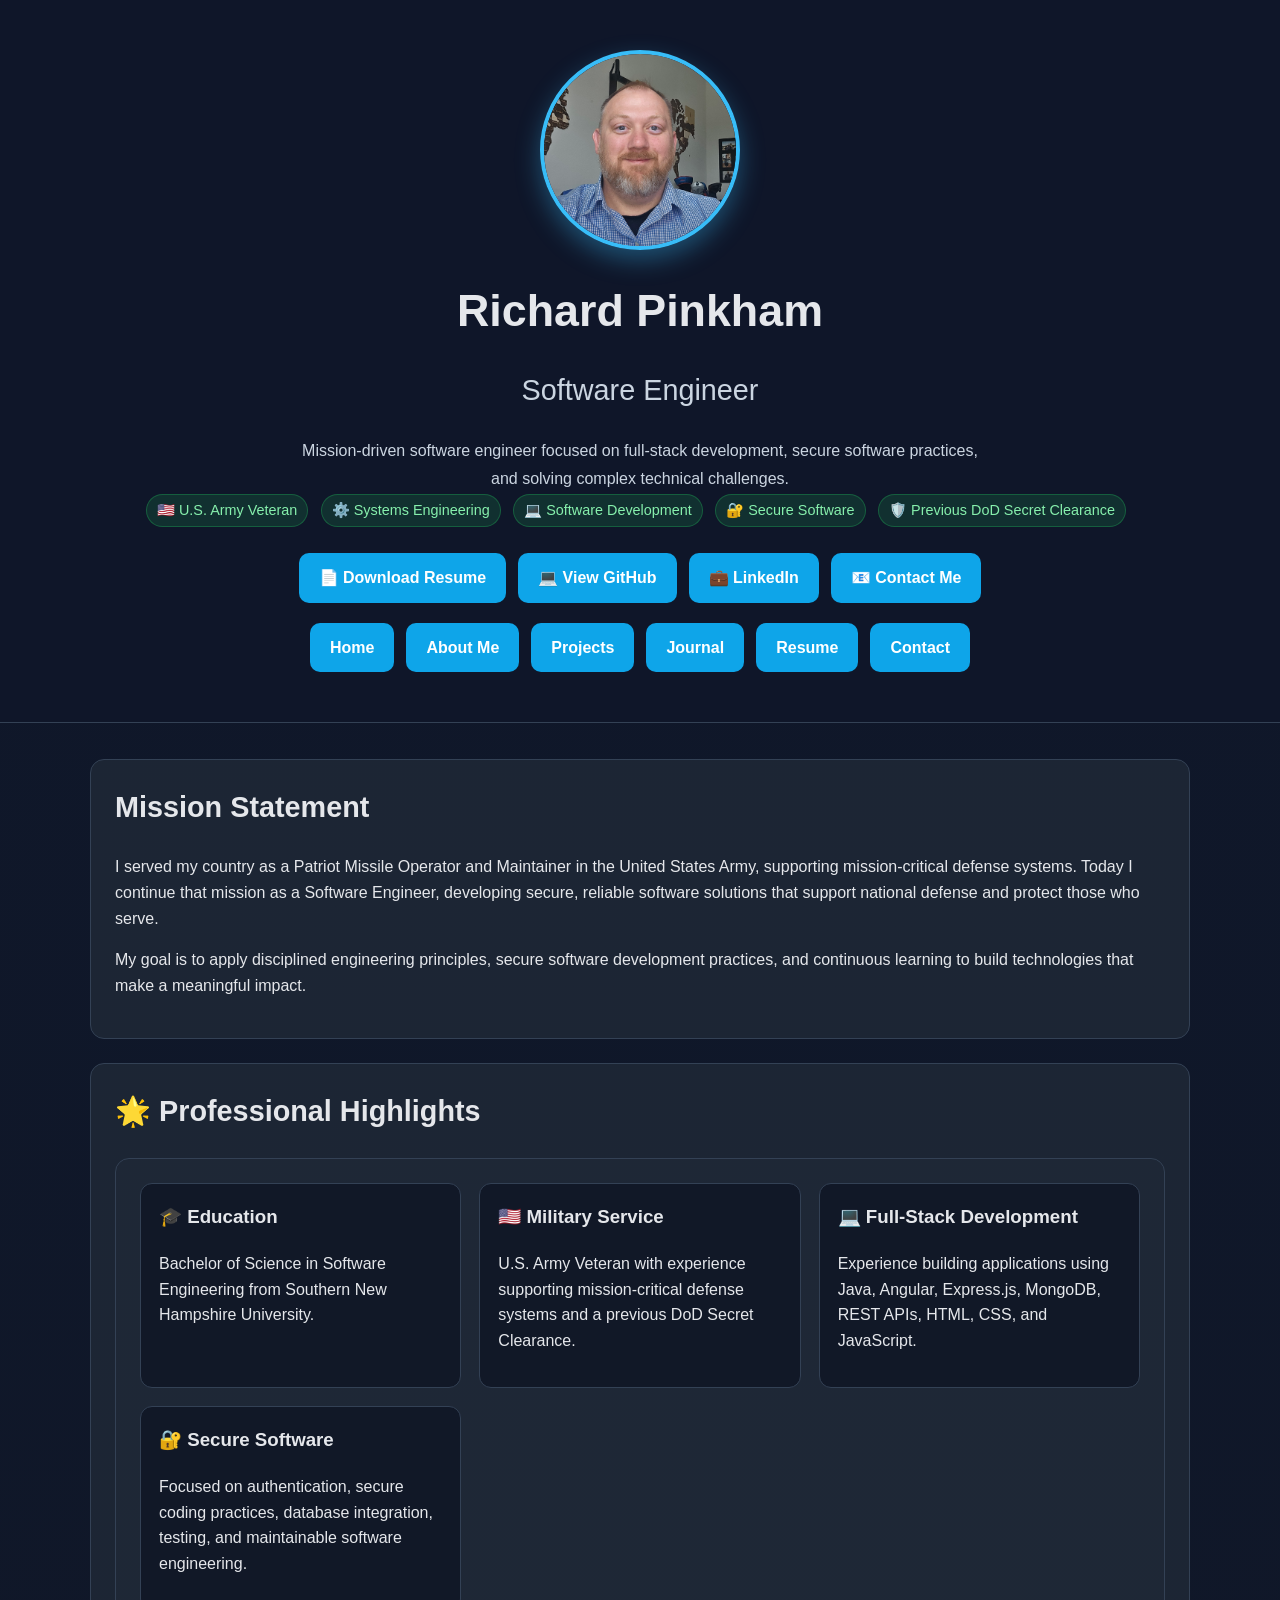
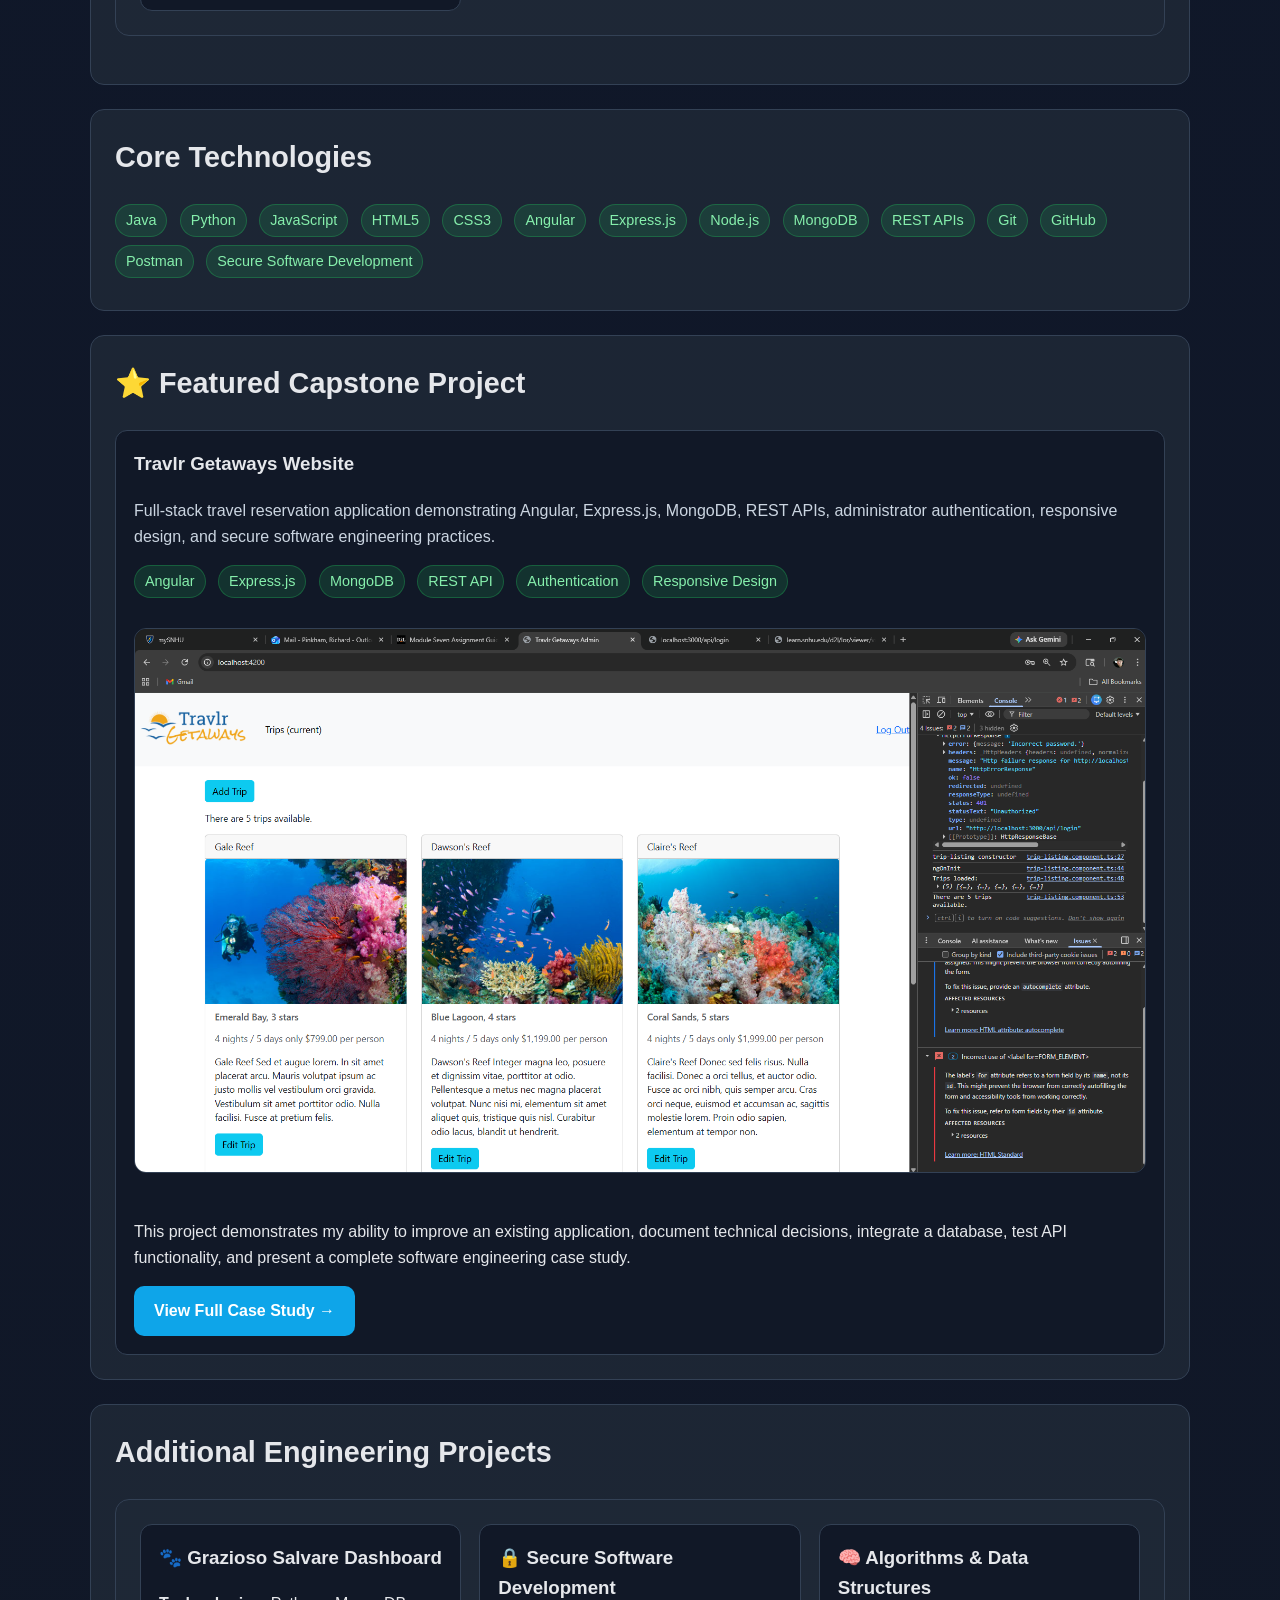
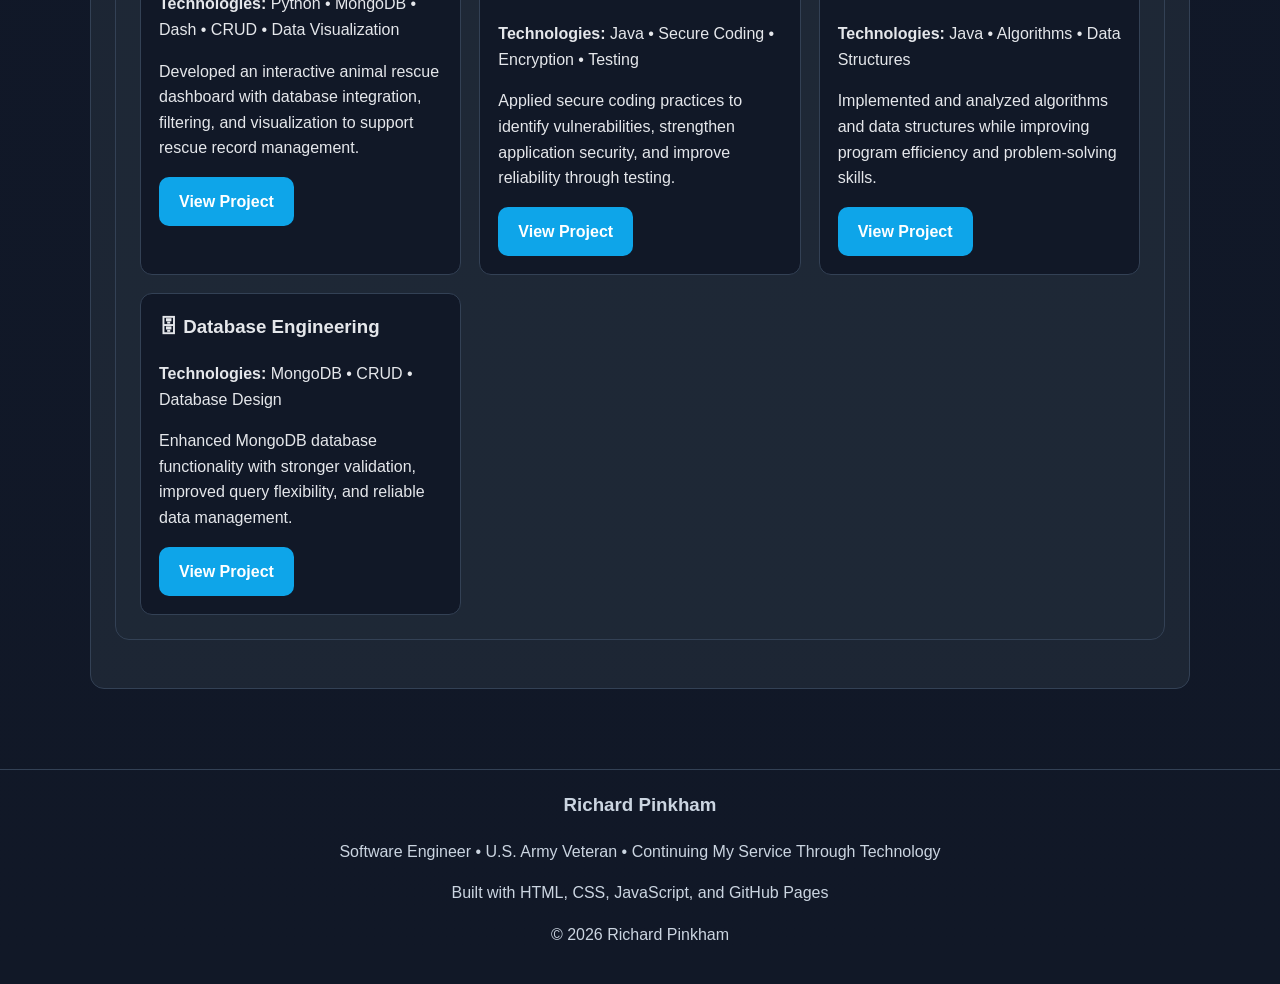
==== commit 63e015e4: "Update index.html" ====
--- a/index.html
+++ b/index.html
@@ -187,6 +187,7 @@
         <a href="index.html">Home</a>
         <a href="self-assessment.html">About Me</a>
         <a href="Projects.html">Projects</a>
+        <a href="engineering-journal.html">Journal</a>
         <a href="Resume.html">Resume</a>
         <a href="Contact.html">Contact</a>
       </nav>
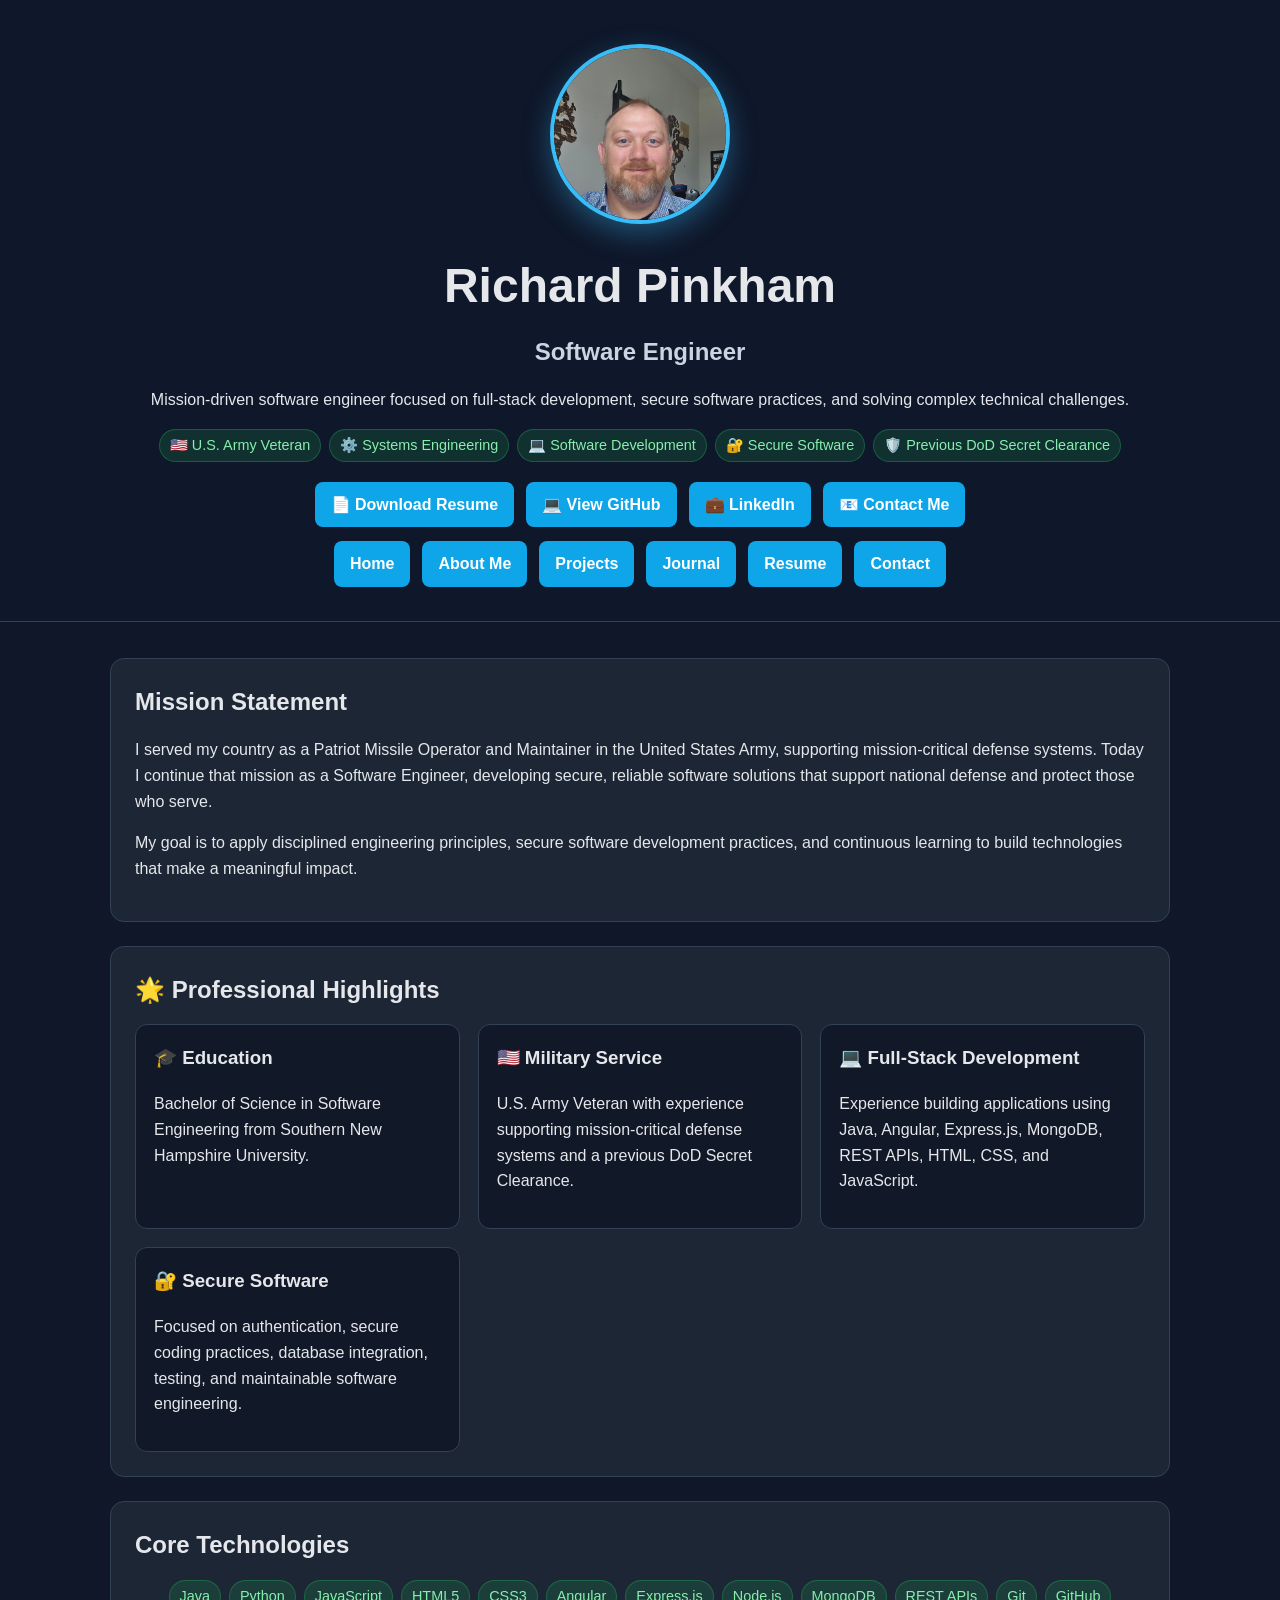
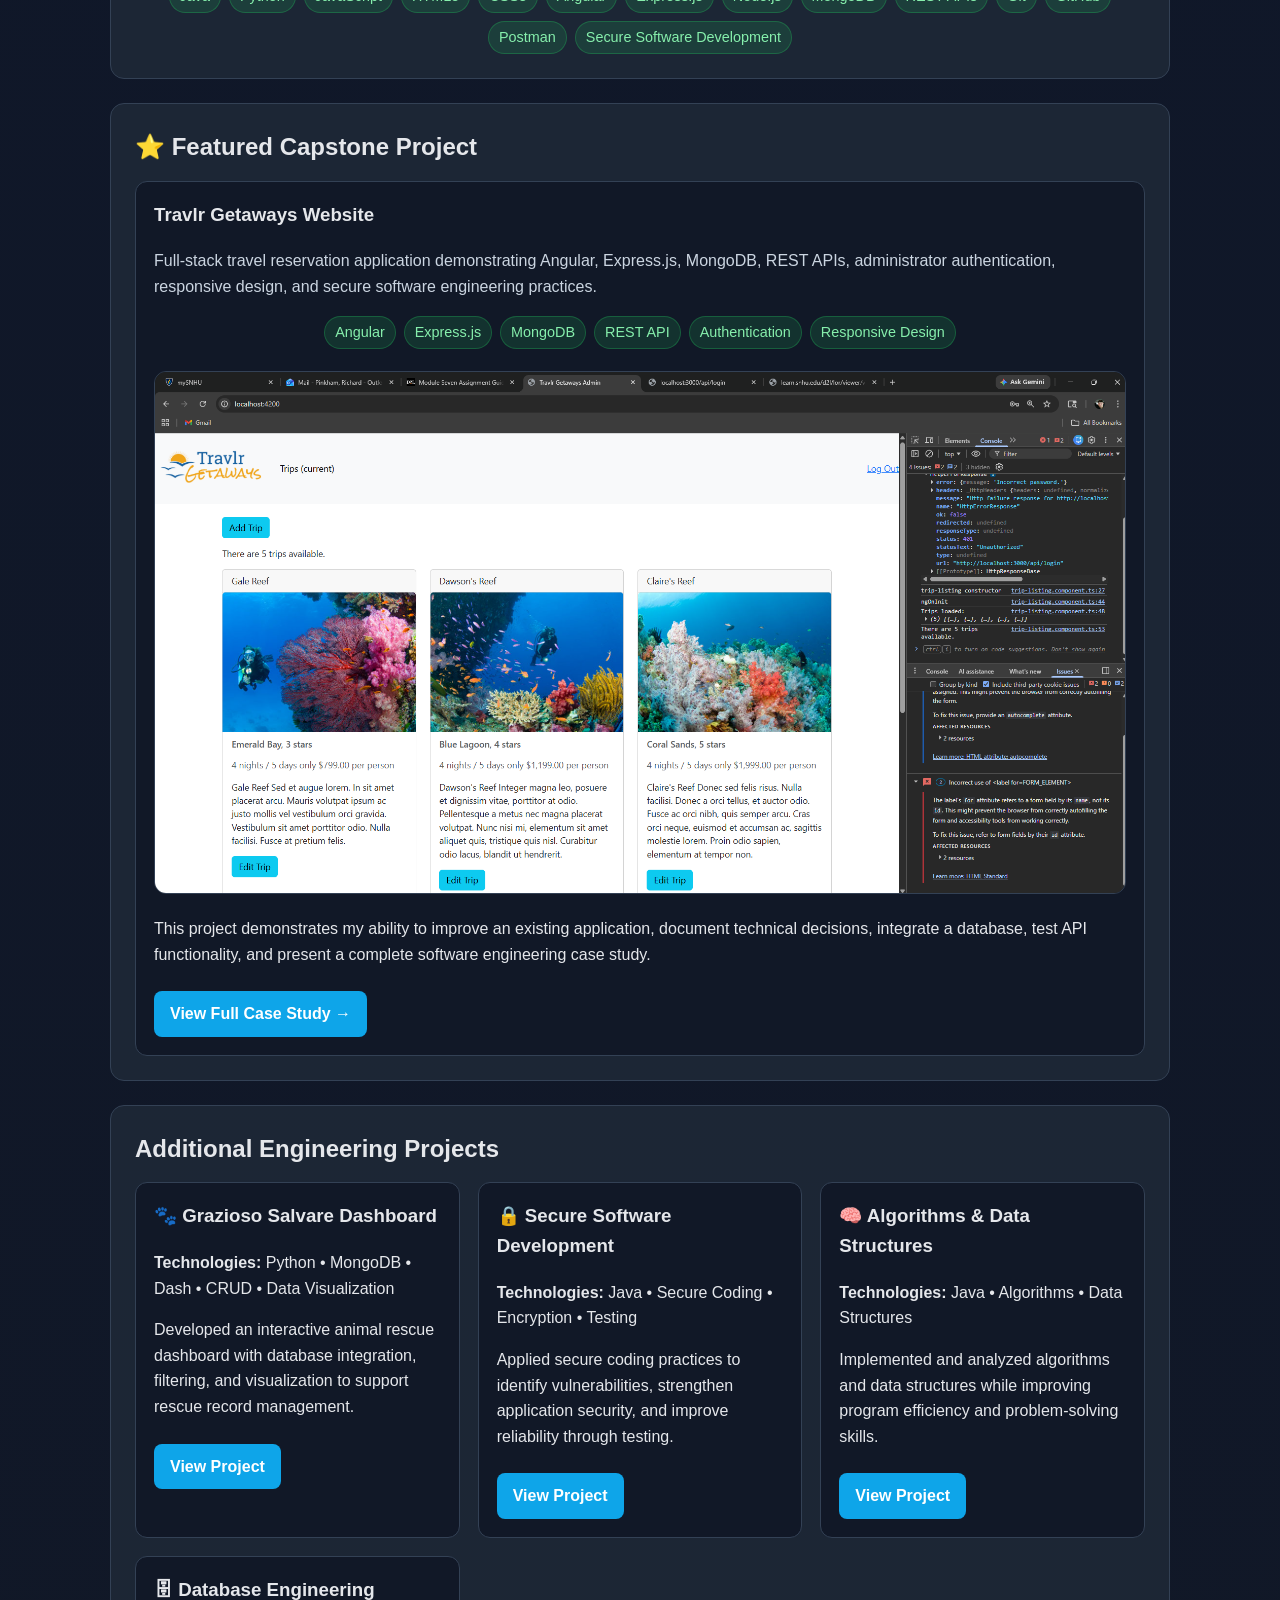
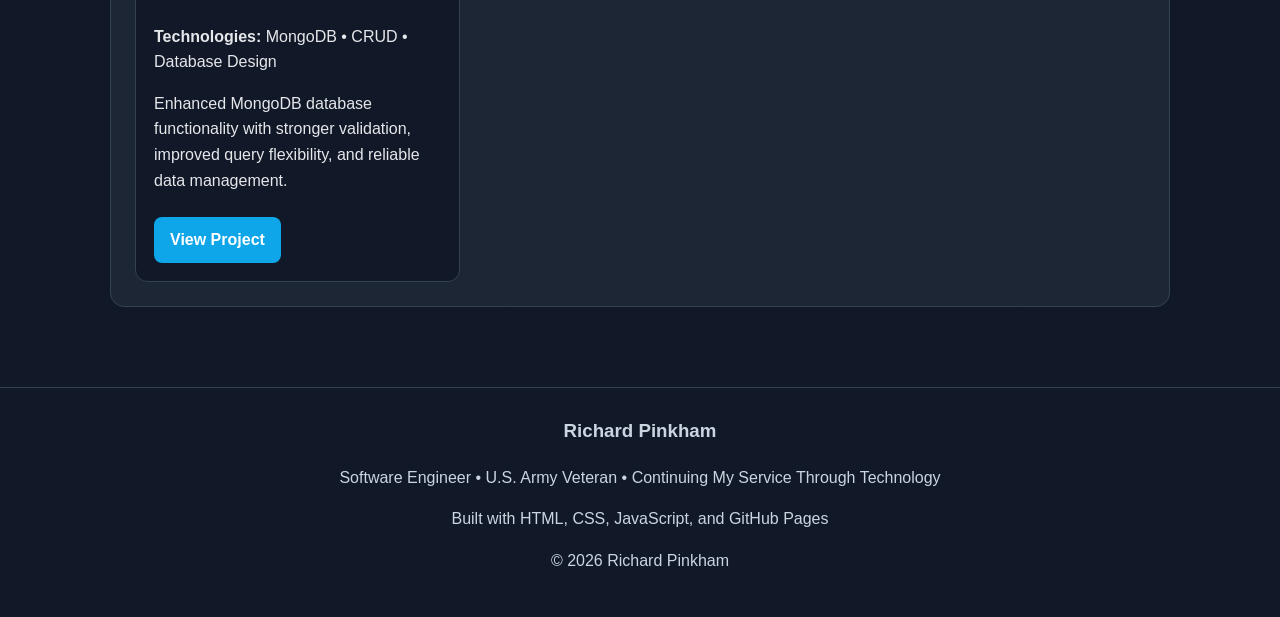
==== commit 02ca72a6: "Update index.html" ====
--- a/index.html
+++ b/index.html
@@ -4,156 +4,7 @@
   <meta charset="UTF-8" />
   <meta name="viewport" content="width=device-width, initial-scale=1.0" />
   <title>Richard Pinkham | Software Engineer</title>
-  <style>
-    :root {
-      --bg: #0f172a;
-      --panel: #111827;
-      --card: #1f2937;
-      --text: #e5e7eb;
-      --muted: #cbd5e1;
-      --accent: #38bdf8;
-      --accent2: #22c55e;
-      --border: #334155;
-    }
-    * { box-sizing: border-box; }
-    body {
-      margin: 0;
-      font-family: Arial, Helvetica, sans-serif;
-      background: linear-gradient(180deg, #0f172a 0%, #111827 100%);
-      color: var(--text);
-      line-height: 1.6;
-    }
-    header {
-      padding: 50px 20px;
-      border-bottom: 1px solid var(--border);
-      background: rgba(15, 23, 42, 0.95);
-    }
-    .hero-line {
-      font-size: 1.35rem;
-      font-weight: 700;
-      color:#ffffff;
-      margin-top: 15px;
-    }
-
-    .hero-subline {
-      max-width: 700px;
-      margin: 12px auto 0;
-      font-size:1rem;
-      line-height:1.8;
-      color:#cbd5e1;
-    }
-    .wrap {
-      max-width: 1100px;
-      margin: 0 auto;
-      text-align: center;
-    }
-    h1 {
-      margin-top: 0;
-      font-size: 2.8rem;
-      font-weight: 700;
-    }
-
-    h2 {
-      margin-top: 0;
-      font-size: 1.8rem;
-    }
-
-    h3 {
-      margin-top: 0;
-    }
-    nav {
-      margin-top: 20px;
-      display: flex;
-      justify-content: center;
-      align-items: center;
-      gap: 12px;
-      flex-wrap: wrap;
-    }
-    nav a, .button{
-      color:white;
-      text-decoration:none;
-      background:#0ea5e9;
-      padding:12px 20px;
-      border-radius:10px;
-      display:inline-block;
-      transition:.25s ease;
-      font-weight:600;
-    }
-    .hero-actions {
-      margin: 18px 0;
-      display: flex;
-      justify-content: center;
-      gap: 12px;
-      flex-wrap: wrap;
-    }
-    .subtitle{
-      color:#cbd5e1;
-      font-weight:400;
-      margin-top:-10px;
-    }
-    .profile-photo{
-      width:200px;
-      height:200px;
-      object-fit:cover;
-      border-radius:50%;
-      border:4px solid #38bdf8;
-      box-shadow:0 10px 25px rgba(56,189,248,.35);
-      margin:0 auto 25px;
-      display:block;
-      transition:.3s ease;
-    }
-
-    .profile-photo:hover{
-      transform:scale(1.03);
-      box-shadow:0 15px 35px rgba(56,189,248,.5);
-    }
-    .hero{
-      text-align:left;
-    }
-    nav a:hover, .button:hover{
-      background:#0284c7;
-      transform:translateY(-2px);
-      box-shadow:0 6px 18px rgba(14,165,233,.35);
-    }
-    main { padding: 36px 20px 56px; }
-    .hero, .grid, .callout {
-      background: rgba(31, 41, 55, 0.85);
-      border: 1px solid var(--border);
-      border-radius: 14px;
-      padding: 24px;
-      margin-bottom: 24px;
-    }
-    .grid {
-      display: grid;
-      grid-template-columns: repeat(auto-fit, minmax(250px, 1fr));
-      gap: 18px;
-    }
-    .card {
-      background: #111827;
-      border: 1px solid var(--border);
-      border-radius: 12px;
-      padding: 18px;
-    }
-    ul { padding-left: 20px; }
-    footer {
-      border-top: 1px solid var(--border);
-      padding: 20px;
-      color: var(--muted);
-      text-align: center;
-    }
-    .tag {
-      display: inline-block;
-      background: rgba(34, 197, 94, 0.15);
-      color: #86efac;
-      border: 1px solid rgba(34, 197, 94, 0.3);
-      padding: 4px 10px;
-      border-radius: 999px;
-      font-size: 0.9rem;
-      margin-right: 8px;
-      margin-bottom: 8px;
-    }
-    .muted { color: var(--muted); }
-  </style>
+  <link rel="stylesheet" href="style.css">
 </head>
 <body>
   <header>
@@ -185,11 +36,11 @@
       
       <nav>
         <a href="index.html">Home</a>
-        <a href="self-assessment.html">About Me</a>
-        <a href="Projects.html">Projects</a>
+        <a href="About-Me.html">About Me</a>
+        <a href="projects.html">Projects</a>
         <a href="engineering-journal.html">Journal</a>
         <a href="Resume.html">Resume</a>
-        <a href="Contact.html">Contact</a>
+        <a href="mailto:richard.pinkham1234@gmail.com">Contact</a>
       </nav>
     </div>
   </header>
--- a/style.css
+++ b/style.css
@@ -0,0 +1,243 @@
+:root {
+  --bg: #0f172a;
+  --panel: #111827;
+  --card: #1f2937;
+  --text: #e5e7eb;
+  --muted: #cbd5e1;
+  --accent: #38bdf8;
+  --accent-dark: #0284c7;
+  --accent-green: #22c55e;
+  --border: #334155;
+}
+
+* {
+  box-sizing: border-box;
+}
+
+html {
+  scroll-behavior: smooth;
+}
+
+body {
+  margin: 0;
+  min-height: 100vh;
+  font-family: Arial, Helvetica, sans-serif;
+  background: linear-gradient(180deg, #0f172a 0%, #111827 100%);
+  color: var(--text);
+  line-height: 1.6;
+}
+
+img {
+  max-width: 100%;
+  display: block;
+}
+
+a {
+  color: var(--accent);
+}
+
+.wrap {
+  width: 100%;
+  max-width: 1100px;
+  margin: 0 auto;
+  padding: 0 20px;
+}
+
+header {
+  padding: 44px 20px 34px;
+  border-bottom: 1px solid var(--border);
+  background: rgba(15, 23, 42, 0.96);
+}
+
+header .wrap {
+  text-align: center;
+}
+
+h1,
+h2,
+h3 {
+  margin-top: 0;
+}
+
+h1 {
+  margin-bottom: 8px;
+  font-size: clamp(2rem, 4vw, 3rem);
+}
+
+h2 {
+  margin-bottom: 14px;
+}
+
+.subtitle,
+.muted {
+  color: var(--muted);
+}
+
+.profile-photo {
+  width: 180px;
+  height: 180px;
+  object-fit: cover;
+  object-position: center 30%;
+  border-radius: 50%;
+  border: 4px solid var(--accent);
+  box-shadow: 0 10px 28px rgba(56, 189, 248, 0.35);
+  margin: 0 auto 24px;
+}
+
+.hero-tags {
+  display: flex;
+  justify-content: center;
+  gap: 8px;
+  flex-wrap: wrap;
+  margin-top: 16px;
+}
+
+.tag {
+  display: inline-block;
+  background: rgba(34, 197, 94, 0.15);
+  color: #86efac;
+  border: 1px solid rgba(34, 197, 94, 0.3);
+  padding: 4px 10px;
+  border-radius: 999px;
+  font-size: 0.9rem;
+}
+
+.hero-actions,
+nav {
+  display: flex;
+  justify-content: center;
+  align-items: center;
+  gap: 12px;
+  flex-wrap: wrap;
+}
+
+.hero-actions {
+  margin: 20px 0 14px;
+}
+
+nav {
+  margin-top: 12px;
+}
+
+.button,
+nav a {
+  display: inline-block;
+  padding: 10px 16px;
+  border-radius: 8px;
+  background: #0ea5e9;
+  color: white;
+  text-decoration: none;
+  font-weight: 700;
+  transition:
+    transform 0.2s ease,
+    background 0.2s ease,
+    box-shadow 0.2s ease;
+}
+
+.button:hover,
+nav a:hover {
+  background: var(--accent-dark);
+  color: white;
+  transform: translateY(-2px);
+  box-shadow: 0 7px 18px rgba(14, 165, 233, 0.28);
+}
+
+main {
+  padding: 36px 20px 56px;
+}
+
+.hero,
+.callout {
+  background: rgba(31, 41, 55, 0.86);
+  border: 1px solid var(--border);
+  border-radius: 14px;
+  padding: 24px;
+  margin-bottom: 24px;
+  text-align: left;
+}
+
+.grid {
+  display: grid;
+  grid-template-columns: repeat(auto-fit, minmax(250px, 1fr));
+  gap: 18px;
+}
+
+.card {
+  background: var(--panel);
+  border: 1px solid var(--border);
+  border-radius: 12px;
+  padding: 18px;
+  text-align: left;
+}
+
+.card .button {
+  margin-top: 8px;
+}
+
+.project-image {
+  width: 100%;
+  border: 1px solid var(--border);
+  border-radius: 12px;
+  margin: 22px 0;
+}
+
+ul {
+  padding-left: 22px;
+}
+
+blockquote {
+  margin: 0;
+  font-size: 1.35rem;
+  font-style: italic;
+  line-height: 1.7;
+}
+
+.quote-card {
+  text-align: center;
+  border-color: rgba(56, 189, 248, 0.45);
+  box-shadow: 0 10px 30px rgba(56, 189, 248, 0.12);
+}
+
+footer {
+  border-top: 1px solid var(--border);
+  padding: 28px 20px;
+  color: var(--muted);
+  text-align: center;
+}
+
+footer a {
+  color: var(--accent);
+  text-decoration: none;
+}
+
+footer a:hover {
+  text-decoration: underline;
+}
+
+@media (max-width: 700px) {
+  header {
+    padding: 34px 14px 28px;
+  }
+
+  .profile-photo {
+    width: 150px;
+    height: 150px;
+  }
+
+  .button,
+  nav a {
+    width: 100%;
+    max-width: 320px;
+    text-align: center;
+  }
+
+  main {
+    padding: 26px 14px 42px;
+  }
+
+  .hero,
+  .callout,
+  .card {
+    padding: 18px;
+  }
+}
